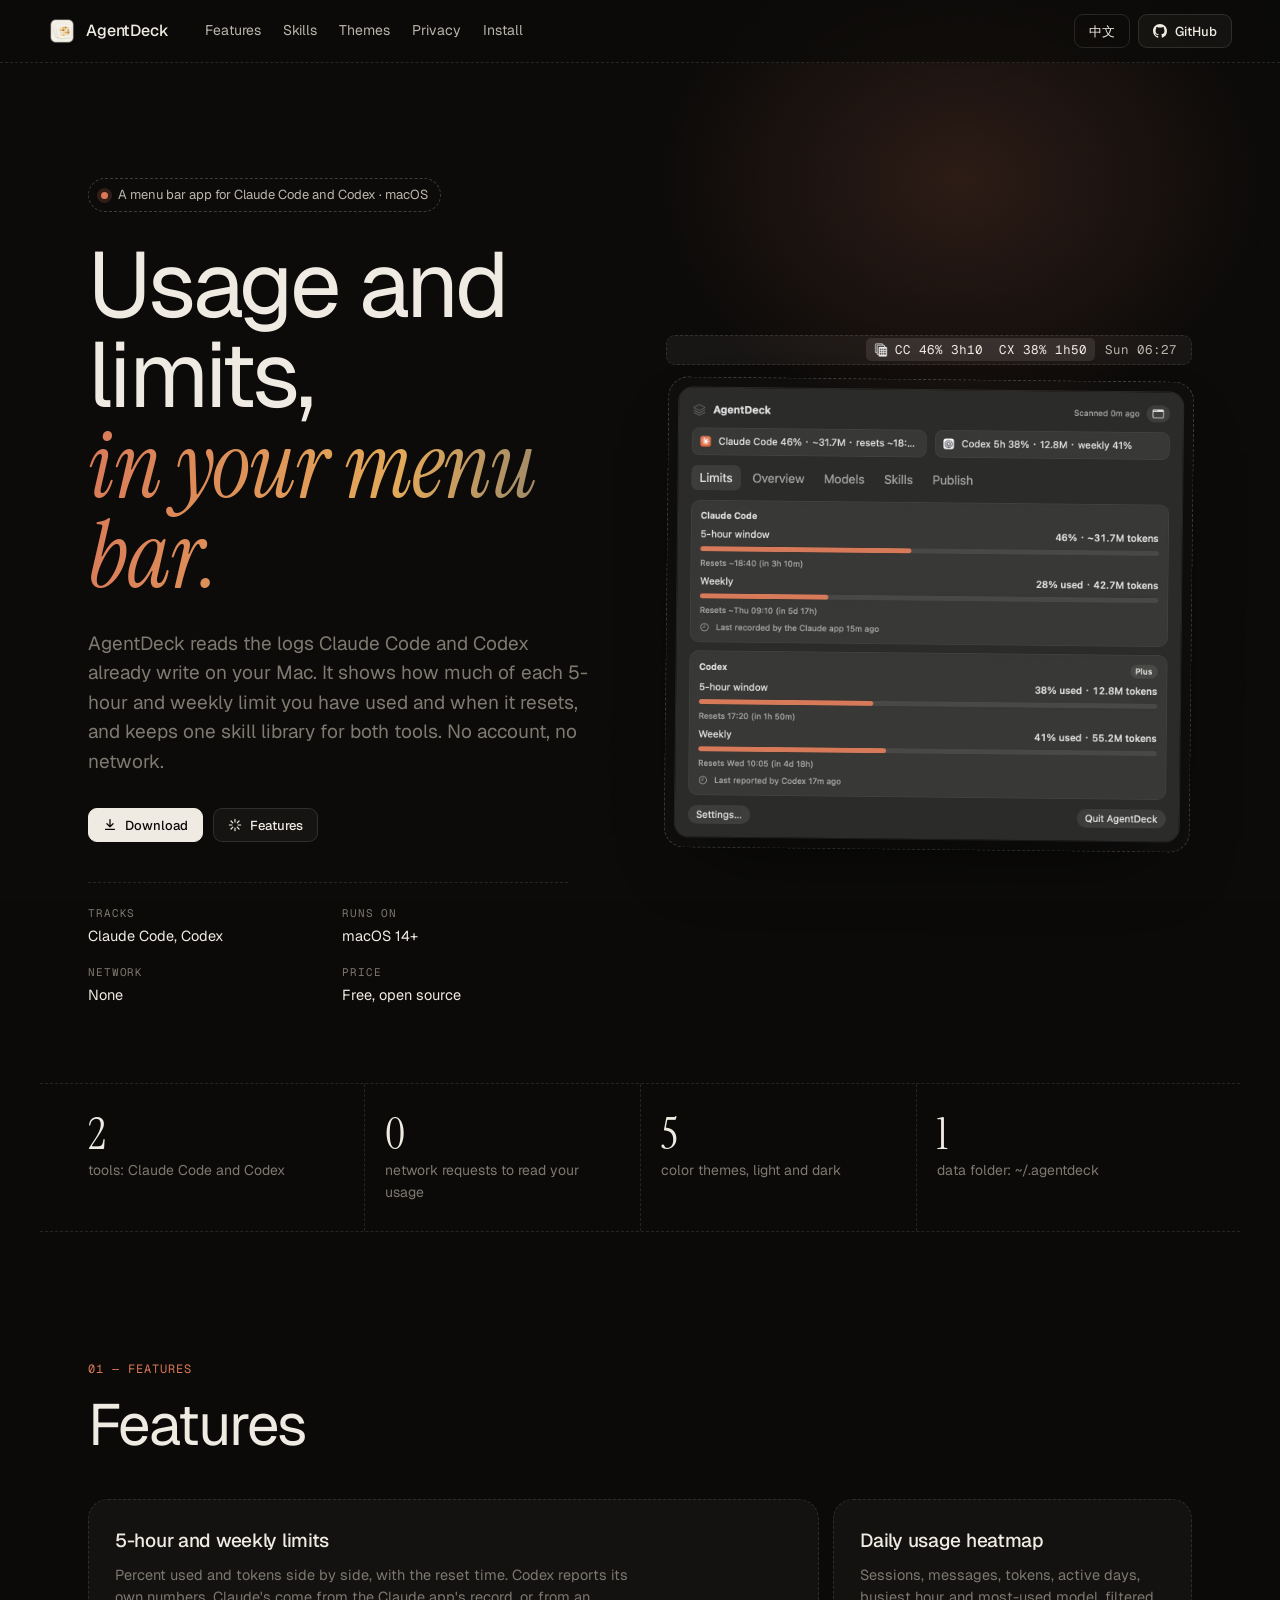
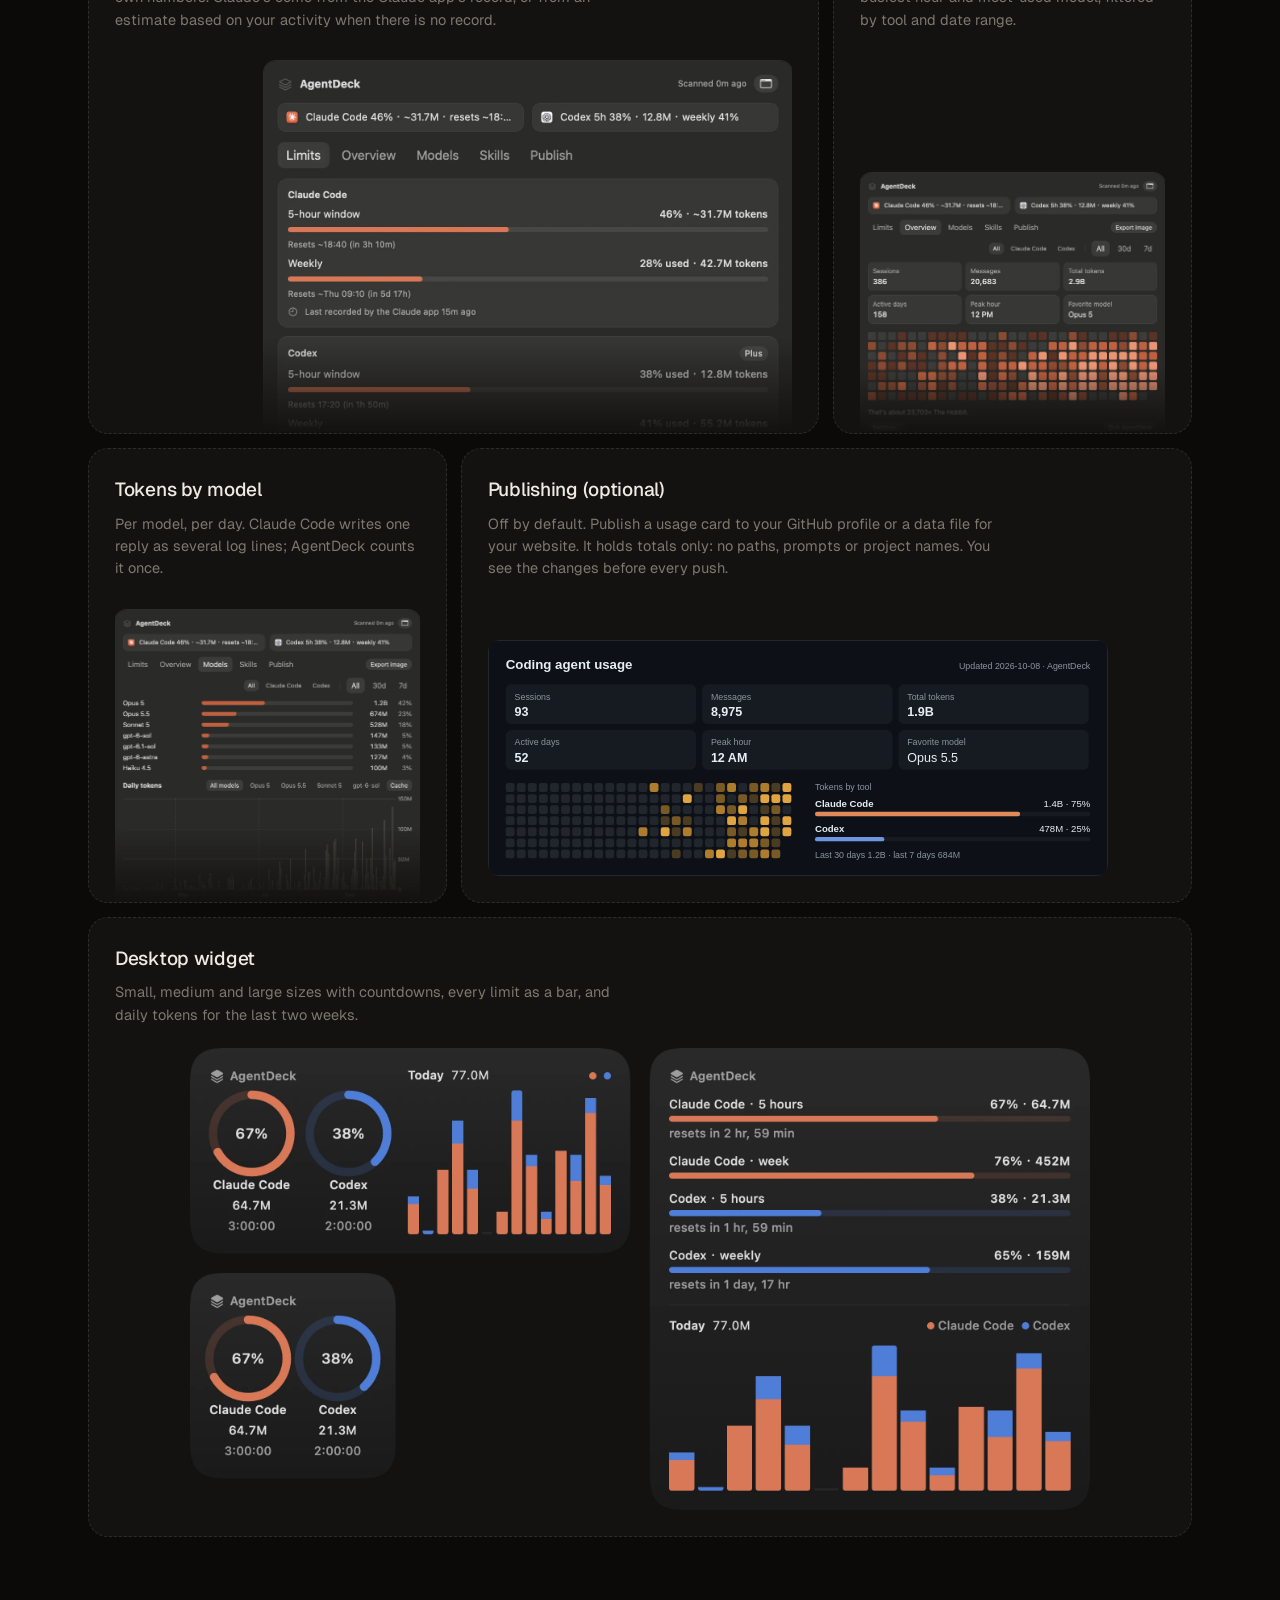
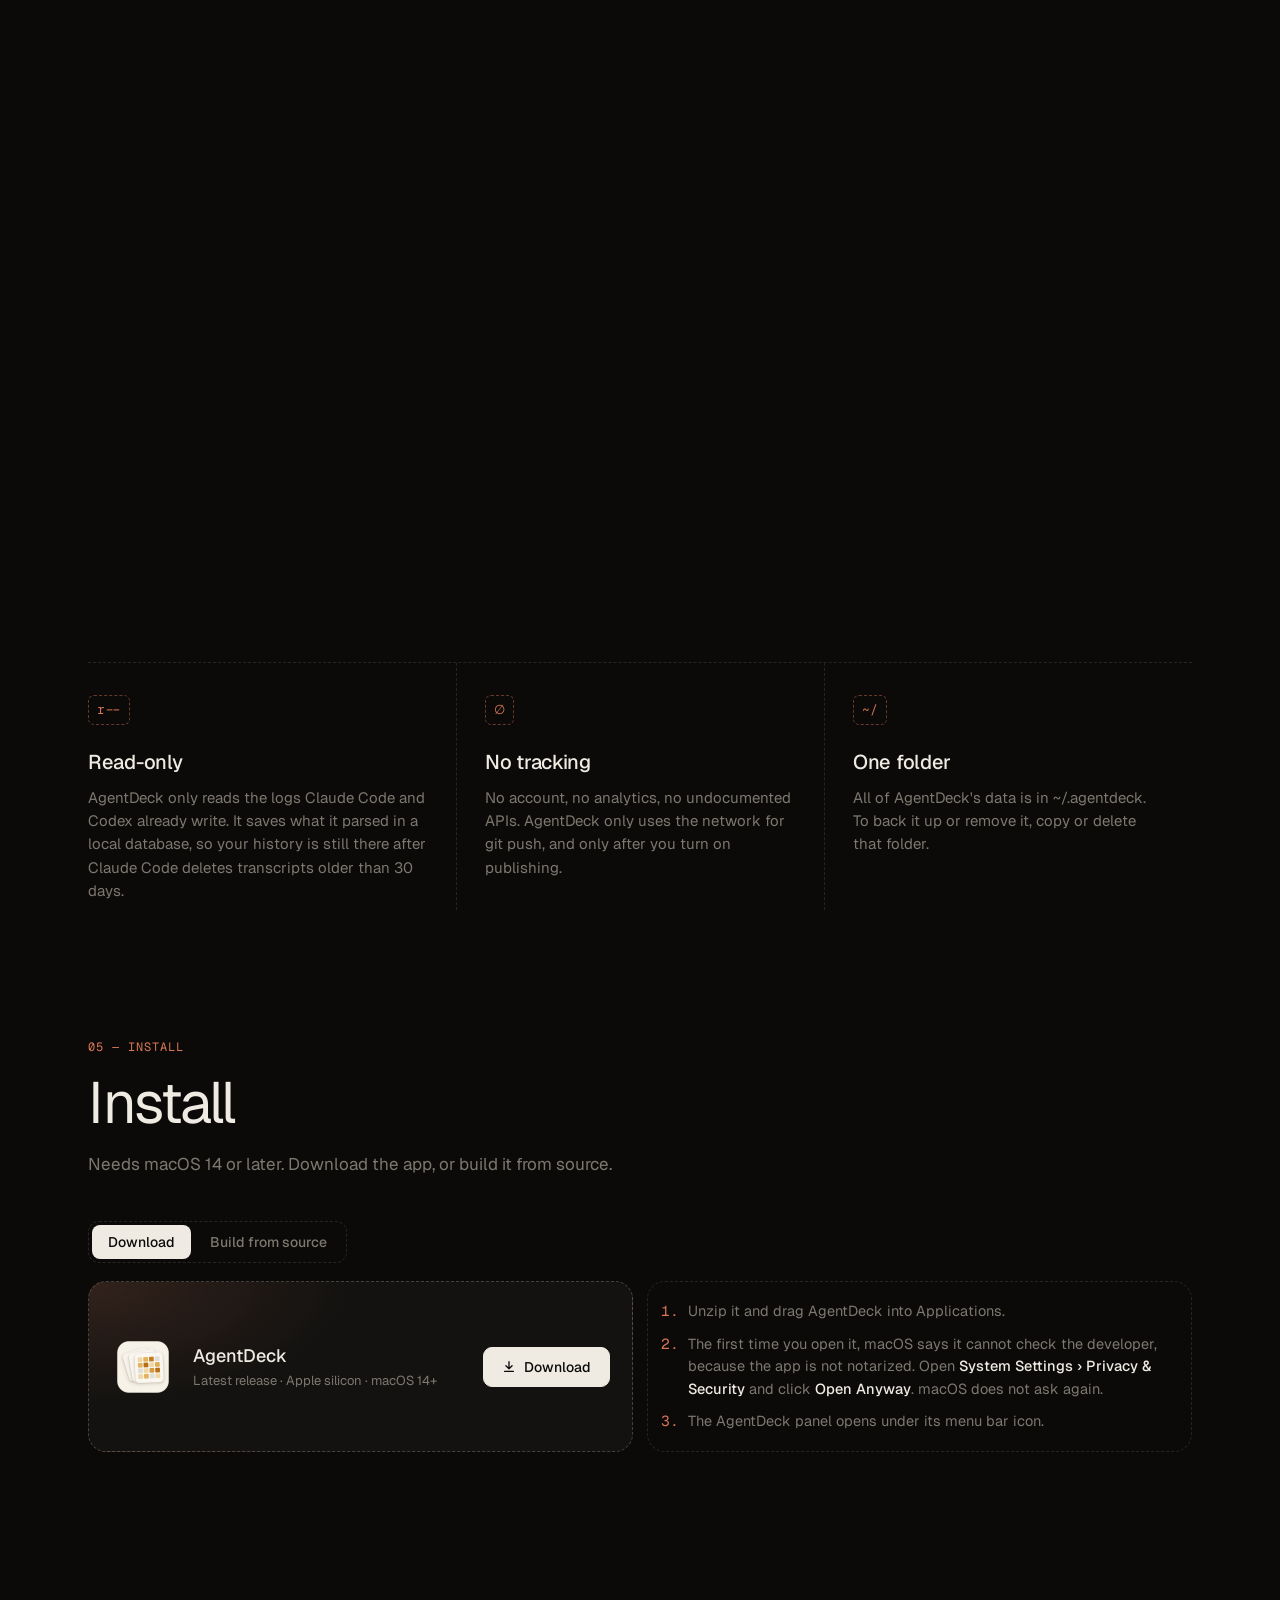
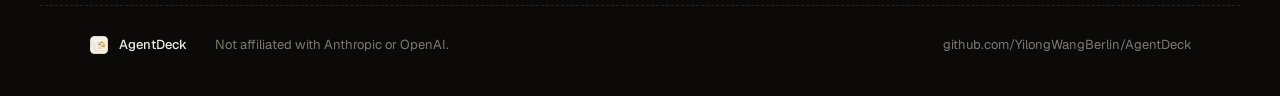
==== docs/index.html @ 55669a92 "Add a project website and downloadable releases docs/ holds a static site for GitHub Pages in Englis" ====
<!doctype html>
<html lang="en">
<head>
  <meta charset="utf-8" />
  <meta name="viewport" content="width=device-width, initial-scale=1" />
  <title>AgentDeck</title>
  <meta name="description" content="A local macOS menu bar app for Claude Code and Codex: token usage, rate-limit windows, one skill library for both tools, a desktop widget. No telemetry." />
  <meta property="og:title" content="AgentDeck" />
  <meta property="og:description" content="Every token, at a glance. A local menu bar app for Claude Code and Codex." />
  <meta property="og:image" content="site/img/limits-dark.webp" />
  <meta name="theme-color" content="#0b0a09" />
  <link rel="icon" type="image/png" href="site/img/favicon.png" />
  <link rel="preconnect" href="https://fonts.googleapis.com" />
  <link rel="preconnect" href="https://fonts.gstatic.com" crossorigin />
  <link href="https://fonts.googleapis.com/css2?family=Geist:wght@300;400;500;600&family=Geist+Mono:wght@400;500&family=Instrument+Serif:ital@0;1&display=swap" rel="stylesheet" />
  <link rel="stylesheet" href="site/site.css" />
</head>
<body>
  <a class="skip" href="#main">Skip to content</a>

  <header class="nav">
    <a class="brand" href="#top" aria-label="AgentDeck home">
      <img src="site/img/icon.png" alt="" width="28" height="28" />
      <span>AgentDeck</span>
    </a>
    <nav class="nav-links" aria-label="Sections">
      <a href="#features" data-i18n="nav.features">Features</a>
      <a href="#skills" data-i18n="nav.skills">Skills</a>
      <a href="#themes" data-i18n="nav.themes">Themes</a>
      <a href="#privacy" data-i18n="nav.privacy">Privacy</a>
      <a href="#install" data-i18n="nav.install">Install</a>
    </nav>
    <div class="nav-actions">
      <button class="pill pill-ghost lang" type="button" aria-label="Switch language" data-lang-toggle>中文</button>
      <a class="pill" href="https://github.com/YilongWangBerlin/AgentDeck">
        <svg viewBox="0 0 16 16" width="14" height="14" aria-hidden="true"><path fill="currentColor" d="M8 0C3.58 0 0 3.58 0 8c0 3.54 2.29 6.53 5.47 7.59.4.07.55-.17.55-.38 0-.19-.01-.82-.01-1.49-2.01.37-2.53-.49-2.69-.94-.09-.23-.48-.94-.82-1.13-.28-.15-.68-.52-.01-.53.63-.01 1.08.58 1.23.82.72 1.21 1.87.87 2.33.66.07-.52.28-.87.51-1.07-1.78-.2-3.64-.89-3.64-3.95 0-.87.31-1.59.82-2.15-.08-.2-.36-1.02.08-2.12 0 0 .67-.21 2.2.82.64-.18 1.32-.27 2-.27.68 0 1.36.09 2 .27 1.53-1.04 2.2-.82 2.2-.82.44 1.1.16 1.92.08 2.12.51.56.82 1.27.82 2.15 0 3.07-1.87 3.75-3.65 3.95.29.25.54.73.54 1.48 0 1.07-.01 1.93-.01 2.2 0 .21.15.46.55.38A8.013 8.013 0 0016 8c0-4.42-3.58-8-8-8z"/></svg>
        GitHub
      </a>
    </div>
  </header>

  <main id="main">
    <!-- Hero -->
    <section class="hero" id="top">
      <div class="hero-copy">
        <p class="eyebrow reveal"><span class="dot"></span><span data-i18n="hero.eyebrow">A menu bar app for Claude Code and Codex · macOS</span></p>
        <h1 class="reveal">
          <span data-i18n="hero.title1">Usage and limits,</span>
          <em data-i18n="hero.title2">in your menu bar.</em>
        </h1>
        <p class="lede reveal" data-i18n="hero.lede">AgentDeck reads the logs Claude Code and Codex already write on your Mac. It shows how much of each 5-hour and weekly limit you have used and when it resets, and keeps one skill library for both tools. No account, no network.</p>
        <div class="cta reveal">
          <a class="pill pill-solid" href="#install" data-open-tab="download">
            <svg viewBox="0 0 16 16" width="14" height="14" aria-hidden="true"><path d="M8 2v8m0 0L4.5 6.5M8 10l3.5-3.5M3 13h10" stroke="currentColor" stroke-width="1.5" fill="none" stroke-linecap="round" stroke-linejoin="round"/></svg>
            <span data-i18n="hero.cta1">Download</span>
          </a>
          <a class="pill" href="#features">
            <svg viewBox="0 0 16 16" width="14" height="14" aria-hidden="true"><path d="M8 1.5v3M8 11.5v3M1.5 8h3M11.5 8h3M3.4 3.4l2.1 2.1M10.5 10.5l2.1 2.1M3.4 12.6l2.1-2.1M10.5 5.5l2.1-2.1" stroke="currentColor" stroke-width="1.3" stroke-linecap="round"/></svg>
            <span data-i18n="hero.cta2">Features</span>
          </a>
        </div>
        <dl class="specs reveal">
          <div><dt class="mono" data-i18n="spec.tracks">Tracks</dt><dd>Claude Code, Codex</dd></div>
          <div><dt class="mono" data-i18n="spec.runs">Runs on</dt><dd>macOS 14+</dd></div>
          <div><dt class="mono" data-i18n="spec.network">Network</dt><dd data-i18n="spec.none">None</dd></div>
          <div><dt class="mono" data-i18n="spec.price">Price</dt><dd data-i18n="spec.free">Free, open source</dd></div>
        </dl>
      </div>

      <div class="hero-visual reveal">
        <div class="menubar" aria-hidden="true">
          <span class="menubar-spacer"></span>
          <span class="menubar-item menubar-deck">
            <img src="site/img/menubar-icon.png" alt="" width="14" height="14" />
            <span class="mono" data-ticker>CC 46% 3h10&nbsp;&nbsp;CX 38% 1h50</span>
          </span>
          <span class="menubar-item mono" data-clock>Fri 15:30</span>
        </div>
        <figure class="frame frame-hero">
          <img src="site/img/limits-dark.webp" width="1240" height="1104"
               alt="AgentDeck's Limits tab: Claude Code's 5-hour window at 46% and its weekly window at 28%, Codex's 5-hour and weekly windows" />
        </figure>
      </div>
    </section>

    <!-- Numbers -->
    <section class="strip" aria-label="At a glance">
      <div class="strip-item reveal"><span class="num">2</span><span data-i18n="strip.tools">tools: Claude Code and Codex</span></div>
      <div class="strip-item reveal"><span class="num">0</span><span data-i18n="strip.network">network requests to read your usage</span></div>
      <div class="strip-item reveal"><span class="num">5</span><span data-i18n="strip.themes">color themes, light and dark</span></div>
      <div class="strip-item reveal"><span class="num">1</span><span data-i18n="strip.folder">data folder: ~/.agentdeck</span></div>
    </section>

    <!-- Features -->
    <section class="section" id="features">
      <header class="section-head reveal">
        <p class="kicker mono">01 — <span data-i18n="features.kicker">Features</span></p>
        <h2><span data-i18n="features.title1">Features</span> <em data-i18n="features.title2"></em></h2>
      </header>

      <div class="bento">
        <article class="cell cell-wide reveal">
          <div class="cell-copy">
            <h3 data-i18n="f.limits.title">5-hour and weekly limits</h3>
            <p data-i18n="f.limits.body">Percent used and tokens side by side, with the reset time. Codex reports its own numbers. Claude's come from the Claude app's record, or from an estimate based on your activity when there is no record.</p>
          </div>
          <figure class="shot"><img src="site/img/limits-dark.webp" loading="lazy" width="1240" height="1104" alt="The Limits tab" /></figure>
        </article>

        <article class="cell reveal">
          <div class="cell-copy">
            <h3 data-i18n="f.overview.title">Daily usage heatmap</h3>
            <p data-i18n="f.overview.body">Sessions, messages, tokens, active days, busiest hour and most-used model, filtered by tool and date range.</p>
          </div>
          <figure class="shot"><img src="site/img/overview-dark.webp" loading="lazy" width="1240" height="1090" alt="The Overview tab with a heatmap of daily tokens" /></figure>
        </article>

        <article class="cell reveal">
          <div class="cell-copy">
            <h3 data-i18n="f.models.title">Tokens by model</h3>
            <p data-i18n="f.models.body">Per model, per day. Claude Code writes one reply as several log lines; AgentDeck counts it once.</p>
          </div>
          <figure class="shot"><img src="site/img/models-dark.webp" loading="lazy" width="1240" height="1310" alt="The Models tab with tokens per model" /></figure>
        </article>


        <article class="cell cell-wide reveal">
          <div class="cell-copy">
            <h3 data-i18n="f.publish.title">Publishing (optional)</h3>
            <p data-i18n="f.publish.body">Off by default. Publish a usage card to your GitHub profile or a data file for your website. It holds totals only: no paths, prompts or project names. You see the changes before every push.</p>
          </div>
          <figure class="shot shot-plain"><img src="images/card-dark.svg" loading="lazy" width="840" height="320" alt="A usage card for a GitHub profile README" /></figure>
        </article>
        <article class="cell cell-full reveal">
          <div class="cell-copy">
            <h3 data-i18n="f.widget.title">Desktop widget</h3>
            <p data-i18n="f.widget.body">Small, medium and large sizes with countdowns, every limit as a bar, and daily tokens for the last two weeks.</p>
          </div>
          <figure class="shot shot-plain"><img src="site/img/widget-dark.webp" loading="lazy" width="2232" height="1146" alt="The desktop widget in three sizes" /></figure>
        </article>

      </div>
    </section>

    <!-- Skills -->
    <section class="section" id="skills">
      <header class="section-head reveal">
        <p class="kicker mono">02 — <span data-i18n="skills.kicker">Skills</span></p>
        <h2><span data-i18n="skills.title1">One skill library</span> <em data-i18n="skills.title2">for Claude Code and Codex.</em></h2>
        <p class="section-sub" data-i18n="skills.sub">Each tool has its own skills folder. AgentDeck keeps your skills in ~/.agentdeck/skills, and you switch each one on per tool.</p>
      </header>
      <div class="skills">
        <figure class="frame frame-skills reveal">
          <img src="site/img/skills-dark.webp" loading="lazy" width="1240" height="1176" alt="The Skills tab: a library of skills with a Claude Code switch and a Codex switch on each" />
        </figure>
        <ul class="skill-points">
          <li class="reveal">
            <span class="glyph mono">on/off</span>
            <h3 data-i18n="s1.title">On or off per tool</h3>
            <p data-i18n="s1.body">Give a skill to Claude Code, Codex or both. Claude Code gets a copy, because the Claude app skips linked folders; Codex gets a link. When you edit a skill in the library, the copies are updated.</p>
          </li>
          <li class="reveal">
            <span class="glyph mono">import</span>
            <h3 data-i18n="s2.title">Import the skills you have</h3>
            <p data-i18n="s2.body">Import from the tools' skills folders, a local folder or a git repository. When two skills share a name but differ, you see a diff and pick one.</p>
          </li>
          <li class="reveal">
            <span class="glyph mono">plan</span>
            <h3 data-i18n="s3.title">A plan before every change</h3>
            <p data-i18n="s3.body">AgentDeck lists what it will do before doing it. Replaced files are backed up with a RESTORE.txt, and the library is a git repository, so every change has history.</p>
          </li>
          <li class="reveal">
            <span class="glyph mono">built-in</span>
            <h3 data-i18n="s4.title">Built-in skills are left alone</h3>
            <p data-i18n="s4.body">Skills that come with Codex, plugins or the Claude app are listed but never changed. A skill pack shows as one row.</p>
          </li>
        </ul>
      </div>
    </section>

    <!-- Themes -->
    <section class="section" id="themes">
      <header class="section-head reveal">
        <p class="kicker mono">03 — <span data-i18n="themes.kicker">Themes</span></p>
        <h2><span data-i18n="themes.title1">Five color themes</span> <em data-i18n="themes.title2"></em></h2>
        <p class="section-sub" data-i18n="themes.sub">Switch in Settings › Appearance. Each theme has a light and a dark version that follows your Mac.</p>
      </header>

      <div class="themes reveal">
        <div class="theme-controls">
          <div class="swatches" role="radiogroup" aria-label="Theme">
            <button type="button" role="radio" class="swatch" data-theme="classic" aria-checked="false" style="--a:#5583D6;--b:#18181A"><i></i><span>Classic</span></button>
            <button type="button" role="radio" class="swatch" data-theme="claude" aria-checked="true" style="--a:#D97757;--b:#262624"><i></i><span>Claude</span></button>
            <button type="button" role="radio" class="swatch" data-theme="forest" aria-checked="false" style="--a:#4CC38A;--b:#161C18"><i></i><span>Forest</span></button>
            <button type="button" role="radio" class="swatch" data-theme="lavender" aria-checked="false" style="--a:#A28BF0;--b:#1B1922"><i></i><span>Lavender</span></button>
            <button type="button" role="radio" class="swatch" data-theme="graphite" aria-checked="false" style="--a:#AEAEB2;--b:#141414"><i></i><span>Graphite</span></button>
          </div>
          <div class="mode" role="radiogroup" aria-label="Appearance">
            <button type="button" role="radio" data-mode="dark" aria-checked="true" data-i18n="themes.dark">Dark</button>
            <button type="button" role="radio" data-mode="light" aria-checked="false" data-i18n="themes.light">Light</button>
          </div>
        </div>
        <figure class="frame frame-theme">
          <img data-theme-img src="site/img/theme-claude-dark.webp" width="1240" height="1090" alt="AgentDeck's Overview tab in the Claude theme, dark" />
        </figure>
      </div>
    </section>

    <!-- Privacy -->
    <section class="section" id="privacy">
      <header class="section-head reveal">
        <p class="kicker mono">04 — <span data-i18n="privacy.kicker">Privacy</span></p>
        <h2><span data-i18n="privacy.title1">Your data stays on your Mac</span> <em data-i18n="privacy.title2"></em></h2>
      </header>
      <div class="trio">
        <div class="trio-item reveal">
          <span class="glyph mono">r--</span>
          <h3 data-i18n="p1.title">Read-only</h3>
          <p data-i18n="p1.body">AgentDeck only reads the logs Claude Code and Codex already write. It saves what it parsed in a local database, so your history is still there after Claude Code deletes transcripts older than 30 days.</p>
        </div>
        <div class="trio-item reveal">
          <span class="glyph mono">∅</span>
          <h3 data-i18n="p2.title">No tracking</h3>
          <p data-i18n="p2.body">No account, no analytics, no undocumented APIs. AgentDeck only uses the network for git push, and only after you turn on publishing.</p>
        </div>
        <div class="trio-item reveal">
          <span class="glyph mono">~/</span>
          <h3 data-i18n="p3.title">One folder</h3>
          <p data-i18n="p3.body">All of AgentDeck's data is in ~/.agentdeck. To back it up or remove it, copy or delete that folder.</p>
        </div>
      </div>
    </section>

    <!-- Install -->
    <section class="section" id="install">
      <header class="section-head reveal">
        <p class="kicker mono">05 — <span data-i18n="install.kicker">Install</span></p>
        <h2><span data-i18n="install.title1">Install</span> <em data-i18n="install.title2"></em></h2>
        <p class="section-sub" data-i18n="install.sub">Needs macOS 14 or later. Download the app, or build it from source.</p>
      </header>

      <div class="install reveal">
        <div class="tabs" role="tablist" aria-label="Install method">
          <button type="button" role="tab" id="tab-download" aria-controls="panel-download" aria-selected="true" data-i18n="install.tab1">Download</button>
          <button type="button" role="tab" id="tab-cli" aria-controls="panel-cli" aria-selected="false" tabindex="-1" data-i18n="install.tab2">Build from source</button>
        </div>

        <div class="panel" role="tabpanel" id="panel-download" aria-labelledby="tab-download">
          <div class="download">
            <div class="download-card">
              <img src="site/img/icon.png" alt="" width="64" height="64" />
              <div>
                <p class="download-name">AgentDeck</p>
                <p class="download-meta" data-i18n="install.meta">Latest release · Apple silicon · macOS 14+</p>
              </div>
              <a class="pill pill-solid" href="https://github.com/YilongWangBerlin/AgentDeck/releases/latest/download/AgentDeck.zip">
                <svg viewBox="0 0 16 16" width="14" height="14" aria-hidden="true"><path d="M8 2v8m0 0L4.5 6.5M8 10l3.5-3.5M3 13h10" stroke="currentColor" stroke-width="1.5" fill="none" stroke-linecap="round" stroke-linejoin="round"/></svg>
                <span data-i18n="install.download">Download</span>
              </a>
            </div>
            <ol class="howto">
              <li data-i18n="install.d1">Unzip it and drag AgentDeck into Applications.</li>
              <li data-i18n-html="install.d2">The first time you open it, macOS says it cannot check the developer, because the app is not notarized. Open <strong>System Settings › Privacy &amp; Security</strong> and click <strong>Open Anyway</strong>. macOS does not ask again.</li>
              <li data-i18n="install.d3">The AgentDeck panel opens under its menu bar icon.</li>
            </ol>
          </div>
        </div>

        <div class="panel" role="tabpanel" id="panel-cli" aria-labelledby="tab-cli" hidden>
          <p class="panel-note" data-i18n="install.cli">Needs Swift 6. The Command Line Tools are enough; you don't need Xcode.</p>
          <ol class="steps">
            <li class="step">
              <span class="step-n mono">1</span>
              <code class="mono">git clone https://github.com/YilongWangBerlin/AgentDeck.git</code>
              <button class="copy" type="button" data-copy="git clone https://github.com/YilongWangBerlin/AgentDeck.git" data-i18n="copy">Copy</button>
            </li>
            <li class="step">
              <span class="step-n mono">2</span>
              <code class="mono">cd AgentDeck &amp;&amp; scripts/build-app.sh</code>
              <button class="copy" type="button" data-copy="cd AgentDeck && scripts/build-app.sh" data-i18n="copy">Copy</button>
            </li>
            <li class="step">
              <span class="step-n mono">3</span>
              <code class="mono">ditto dist/AgentDeck.app /Applications/AgentDeck.app &amp;&amp; open /Applications/AgentDeck.app</code>
              <button class="copy" type="button" data-copy="ditto dist/AgentDeck.app /Applications/AgentDeck.app && open /Applications/AgentDeck.app" data-i18n="copy">Copy</button>
            </li>
          </ol>
          <p class="after" data-i18n="install.after">A build made on your own Mac opens without the Privacy &amp; Security step. Open AgentDeck again from Spotlight to get a resizable window.</p>
        </div>
      </div>
    </section>
  </main>

  <footer class="footer">
    <div class="footer-brand">
      <img src="site/img/icon.png" alt="" width="22" height="22" />
      <span>AgentDeck</span>
    </div>
    <p class="footer-note" data-i18n="footer.note">Not affiliated with Anthropic or OpenAI.</p>
    <a class="footer-link" href="https://github.com/YilongWangBerlin/AgentDeck">github.com/YilongWangBerlin/AgentDeck</a>
  </footer>

  <script src="site/site.js" defer></script>
</body>
</html>
---- docs/site/site.css ----
:root {
  --bg: #0b0a09;
  --bg-raise: #131210;
  --ink: #efebe3;
  --ink-2: #b9b4aa;
  --muted: #7d786f;
  --line: rgba(239, 235, 227, 0.12);
  --line-strong: rgba(239, 235, 227, 0.22);
  --accent: #d97757;
  --accent-2: #e3a857;
  --radius: 14px;
  --gutter: clamp(16px, 4vw, 48px);
  --max: 1200px;
  --sans: "Geist", ui-sans-serif, -apple-system, BlinkMacSystemFont, "PingFang SC", "Hiragino Sans GB", sans-serif;
  --serif: "Instrument Serif", ui-serif, Georgia, "Songti SC", serif;
  --mono: "Geist Mono", ui-monospace, SFMono-Regular, Menlo, monospace;
  color-scheme: dark;
}

* { box-sizing: border-box; }
html { scroll-behavior: smooth; scroll-padding-top: 80px; }
body {
  margin: 0;
  background: var(--bg);
  color: var(--ink);
  font-family: var(--sans);
  font-weight: 400;
  line-height: 1.55;
  -webkit-font-smoothing: antialiased;
  overflow-x: hidden;
}
/* A faint warm glow behind the hero, and film grain over everything. */
body::before {
  content: "";
  position: fixed;
  inset: -20vh -10vw auto auto;
  width: 70vw;
  height: 80vh;
  background: radial-gradient(closest-side, rgba(217, 119, 87, 0.16), transparent 70%);
  pointer-events: none;
  z-index: -1;
}
/* Film grain over everything. */
body::after {
  content: "";
  position: fixed;
  inset: 0;
  pointer-events: none;
  z-index: 50;
  opacity: 0.07;
  background-image: url("data:image/svg+xml,%3Csvg xmlns='http://www.w3.org/2000/svg' width='160' height='160'%3E%3Cfilter id='n'%3E%3CfeTurbulence type='fractalNoise' baseFrequency='0.9' numOctaves='2' stitchTiles='stitch'/%3E%3C/filter%3E%3Crect width='100%25' height='100%25' filter='url(%23n)'/%3E%3C/svg%3E");
  mix-blend-mode: overlay;
}
img { display: block; max-width: 100%; height: auto; }
a { color: inherit; text-decoration: none; }
.mono { font-family: var(--mono); }
:lang(zh) h1, :lang(zh) h2 { letter-spacing: 0; }
:lang(zh) h1 { font-size: clamp(40px, 4.8vw, 68px); line-height: 1.12; }

.skip { position: absolute; left: -999px; }
.skip:focus { left: 16px; top: 16px; z-index: 10; background: var(--ink); color: var(--bg); padding: 8px 12px; border-radius: 8px; }
:focus-visible { outline: 2px solid var(--accent); outline-offset: 3px; border-radius: 6px; }

/* Nav */
.nav {
  position: sticky;
  top: 0;
  z-index: 5;
  display: flex;
  align-items: center;
  gap: 24px;
  padding: 14px var(--gutter);
  background: rgba(11, 10, 9, 0.72);
  backdrop-filter: blur(14px) saturate(140%);
  -webkit-backdrop-filter: blur(14px) saturate(140%);
  border-bottom: 1px dashed var(--line);
}
.brand { display: flex; align-items: center; gap: 10px; font-weight: 500; letter-spacing: -0.01em; }
.brand img { border-radius: 7px; }
.nav-links { display: flex; gap: 22px; margin-left: 12px; font-size: 14px; color: var(--ink-2); }
.nav-links a:hover { color: var(--ink); }
.nav-actions { display: flex; gap: 8px; margin-left: auto; }

/* Pills */
.pill {
  display: inline-flex;
  align-items: center;
  gap: 8px;
  height: 34px;
  padding: 0 14px;
  font: 500 13px/1 var(--sans);
  color: var(--ink);
  background: rgba(239, 235, 227, 0.04);
  border: 1px solid var(--line);
  border-radius: 9px;
  cursor: pointer;
  transition: background 0.2s, border-color 0.2s, transform 0.2s;
}
.pill:hover { background: rgba(239, 235, 227, 0.08); border-color: var(--line-strong); }
.pill:active { transform: translateY(1px); }
.pill-ghost { background: transparent; }
.pill-solid { background: var(--ink); color: var(--bg); border-color: var(--ink); }
.pill-solid:hover { background: #fff; border-color: #fff; }

/* Hero */
.hero {
  max-width: var(--max);
  margin: 0 auto;
  padding: clamp(48px, 9vw, 120px) var(--gutter) clamp(40px, 6vw, 80px);
  display: grid;
  grid-template-columns: minmax(0, 1fr) minmax(0, 1.05fr);
  gap: clamp(32px, 6vw, 80px);
  align-items: center;
}
.eyebrow {
  display: inline-flex;
  align-items: center;
  gap: 10px;
  margin: 0 0 28px;
  padding: 6px 12px;
  font-size: 13px;
  color: var(--ink-2);
  border: 1px dashed var(--line-strong);
  border-radius: 999px;
}
.dot { width: 7px; height: 7px; border-radius: 50%; background: var(--accent); box-shadow: 0 0 0 4px rgba(217, 119, 87, 0.18); animation: pulse 2.4s ease-in-out infinite; }
@keyframes pulse { 50% { box-shadow: 0 0 0 7px rgba(217, 119, 87, 0); } }

h1, h2 { font-weight: 400; letter-spacing: -0.035em; margin: 0; }
h1 { font-size: clamp(48px, 7.2vw, 92px); line-height: 0.98; }
h1 span, h1 em { display: block; }
em { font-family: var(--serif); font-style: italic; font-weight: 400; letter-spacing: -0.01em; color: var(--muted); }
h1 em { background: linear-gradient(100deg, var(--accent) 0%, var(--accent-2) 60%, var(--muted) 100%); -webkit-background-clip: text; background-clip: text; color: transparent; padding-right: 0.08em; }
.lede { margin: 28px 0 0; max-width: 30em; font-size: clamp(17px, 1.5vw, 19px); color: var(--muted); }
.lede strong { color: var(--ink); font-weight: 400; }
.cta { display: flex; flex-wrap: wrap; gap: 10px; margin-top: 32px; }
/* A spec sheet, after the product pages that print their specs in mono. */
.specs { display: grid; grid-template-columns: repeat(2, minmax(0, 1fr)); gap: 16px 28px; margin: 40px 0 0; padding-top: 22px; border-top: 1px dashed var(--line); max-width: 30em; }
.specs div { margin: 0; }
.specs dt { font-size: 11px; letter-spacing: 0.08em; text-transform: uppercase; color: var(--muted); }
.specs dd { margin: 3px 0 0; font-size: 14.5px; color: var(--ink); }

.hero-visual { position: relative; }
.menubar {
  display: flex;
  align-items: center;
  gap: 18px;
  height: 30px;
  padding: 0 14px;
  margin-bottom: 14px;
  font-size: 12.5px;
  color: var(--ink-2);
  background: rgba(239, 235, 227, 0.05);
  border: 1px dashed var(--line);
  border-radius: 9px;
}
.menubar-spacer { flex: 1; }
.menubar-item { display: inline-flex; align-items: center; gap: 7px; white-space: nowrap; }
.menubar-deck { padding: 2px 8px; margin: 0 -8px; border-radius: 5px; background: rgba(239, 235, 227, 0.1); color: var(--ink); }
.menubar-deck img { filter: invert(1); opacity: 0.9; }

/* Dashed frames, the page's signature. */
.frame {
  margin: 0;
  padding: 10px;
  border: 1px dashed var(--line-strong);
  border-radius: calc(var(--radius) + 6px);
  background: rgba(239, 235, 227, 0.02);
}
.frame img { border-radius: var(--radius); box-shadow: 0 30px 80px -30px rgba(0, 0, 0, 0.8), 0 0 0 1px var(--line); }
.frame-hero { transform: rotate(0.6deg); transition: transform 0.6s cubic-bezier(.2,.7,.2,1); }
.hero-visual:hover .frame-hero { transform: rotate(0deg) translateY(-4px); }

/* Strip */
.strip {
  max-width: var(--max);
  margin: 0 auto;
  padding: 0 var(--gutter);
  display: grid;
  grid-template-columns: repeat(4, 1fr);
  border-top: 1px dashed var(--line);
  border-bottom: 1px dashed var(--line);
}
.strip-item { padding: 28px 20px 28px 0; display: flex; flex-direction: column; gap: 4px; font-size: 14px; color: var(--muted); }
.strip-item + .strip-item { padding-left: 20px; border-left: 1px dashed var(--line); }
.num { font-family: var(--serif); font-size: 44px; line-height: 1; color: var(--ink); }

/* Sections */
.section { max-width: var(--max); margin: 0 auto; padding: clamp(72px, 10vw, 130px) var(--gutter) 0; }
.section-head { margin-bottom: 44px; max-width: 880px; }
.kicker { margin: 0 0 16px; font-size: 12px; letter-spacing: 0.08em; text-transform: uppercase; color: var(--accent); }
h2 { font-size: clamp(34px, 4.6vw, 58px); line-height: 1.04; }
.section-sub { margin: 18px 0 0; color: var(--muted); font-size: 17px; max-width: 34em; }

/* Bento */
.bento { display: grid; grid-template-columns: repeat(3, minmax(0, 1fr)); gap: 14px; }
.cell {
  position: relative;
  display: flex;
  flex-direction: column;
  gap: 22px;
  padding: 26px 26px 0;
  min-height: 400px;
  overflow: hidden;
  background: var(--bg-raise);
  border: 1px dashed var(--line);
  border-radius: calc(var(--radius) + 6px);
  transition: border-color 0.3s, transform 0.3s;
}
.cell:hover { border-color: var(--line-strong); }
.cell-wide { grid-column: span 2; }
.cell-full { grid-column: span 3; }
.cell-full .shot-plain img { max-width: 900px; }
.cell-copy h3 { margin: 0 0 8px; font-size: 19px; font-weight: 500; letter-spacing: -0.015em; }
.cell-copy p { margin: 0; font-size: 14.5px; color: var(--muted); max-width: 36em; }
.shot { margin: auto 0 0; max-height: 300px; overflow: hidden; -webkit-mask: linear-gradient(#000 75%, transparent); mask: linear-gradient(#000 75%, transparent); }
.cell-wide .shot { max-height: 380px; }
.shot-plain { max-height: none; -webkit-mask: none; mask: none; }
.shot img { border-radius: 12px 12px 0 0; box-shadow: 0 0 0 1px var(--line); transform: translateY(8px); transition: transform 0.5s cubic-bezier(.2,.7,.2,1); }
.cell:hover .shot img { transform: translateY(0); }
.cell-wide .shot img { width: 78%; margin-left: auto; }
.shot-plain img, .cell-wide .shot-plain img { width: 100%; margin: 0 auto 26px; border-radius: 12px; box-shadow: none; transform: none; }
.cell:hover .shot-plain img { transform: none; }


/* Skills */
.skills { display: grid; grid-template-columns: minmax(0, 1.1fr) minmax(0, 0.9fr); gap: 40px; align-items: start; }
.frame-skills { position: sticky; top: 90px; }
.skill-points { list-style: none; margin: 0; padding: 0; display: grid; }
.skill-points li { padding: 26px 0; border-top: 1px dashed var(--line); }
.skill-points li:first-child { padding-top: 6px; border-top: 0; }
.skill-points .glyph { margin-bottom: 14px; }
.skill-points h3 { margin: 0 0 8px; font-size: 20px; font-weight: 500; letter-spacing: -0.015em; }
.skill-points p { margin: 0; color: var(--muted); font-size: 15px; }

/* Themes */
.themes { display: grid; grid-template-columns: minmax(0, 0.8fr) minmax(0, 1.2fr); gap: 40px; align-items: center; }
.theme-controls { display: flex; flex-direction: column; gap: 22px; }
.swatches { display: grid; gap: 8px; }
.swatch {
  display: flex;
  align-items: center;
  gap: 14px;
  padding: 12px 14px;
  font: 500 15px var(--sans);
  color: var(--ink-2);
  text-align: left;
  background: transparent;
  border: 1px dashed var(--line);
  border-radius: 12px;
  cursor: pointer;
  transition: background 0.2s, border-color 0.2s, color 0.2s;
}
.swatch i { width: 34px; height: 22px; border-radius: 6px; background: linear-gradient(135deg, var(--b) 50%, var(--a) 50%); box-shadow: 0 0 0 1px var(--line-strong); }
.swatch:hover { color: var(--ink); border-color: var(--line-strong); }
.swatch[aria-checked="true"] { color: var(--ink); background: rgba(239, 235, 227, 0.05); border-style: solid; border-color: var(--a); }
.mode { display: inline-flex; padding: 3px; gap: 3px; width: max-content; border: 1px dashed var(--line); border-radius: 10px; }
.mode button { padding: 7px 14px; font: 500 13px var(--sans); color: var(--muted); background: transparent; border: 0; border-radius: 7px; cursor: pointer; }
.mode button[aria-checked="true"] { color: var(--bg); background: var(--ink); }
.frame-theme img { transition: opacity 0.25s; }
.frame-theme img.swapping { opacity: 0.35; }

/* Privacy */
.trio { display: grid; grid-template-columns: repeat(3, 1fr); gap: 0; border-top: 1px dashed var(--line); }
.trio-item { padding: 32px 28px 8px 0; }
.trio-item + .trio-item { padding-left: 28px; border-left: 1px dashed var(--line); }
.glyph { display: inline-block; margin-bottom: 22px; font-size: 13px; color: var(--accent); padding: 4px 8px; border: 1px dashed rgba(217, 119, 87, 0.45); border-radius: 6px; }
.trio-item h3 { margin: 0 0 8px; font-size: 20px; font-weight: 500; letter-spacing: -0.015em; }
.trio-item p { margin: 0; color: var(--muted); font-size: 15px; }

/* Install */
.tabs { display: inline-flex; gap: 3px; padding: 3px; margin-bottom: 18px; border: 1px dashed var(--line); border-radius: 11px; }
.tabs button { padding: 8px 16px; font: 500 14px var(--sans); color: var(--muted); background: transparent; border: 0; border-radius: 8px; cursor: pointer; }
.tabs button[aria-selected="true"] { color: var(--bg); background: var(--ink); }
.panel-note { margin: 0 0 16px; color: var(--muted); font-size: 15px; }
.download { display: grid; grid-template-columns: minmax(0, 1fr) minmax(0, 1fr); gap: 14px; }
.download-card {
  display: flex;
  align-items: center;
  gap: 18px;
  padding: 22px;
  background:
    radial-gradient(80% 120% at 0% 0%, rgba(217, 119, 87, 0.16), transparent 60%),
    var(--bg-raise);
  border: 1px dashed var(--line-strong);
  border-radius: calc(var(--radius) + 4px);
}
.download-card img { border-radius: 14px; }
.download-card .pill { margin-left: auto; height: 40px; padding: 0 18px; font-size: 14px; }
.download-name { margin: 0; font-size: 18px; font-weight: 500; }
.download-meta { margin: 2px 0 0; font-size: 13px; color: var(--muted); }
.howto { margin: 0; padding: 18px 22px 18px 40px; display: grid; gap: 10px; color: var(--muted); font-size: 14.5px; border: 1px dashed var(--line); border-radius: calc(var(--radius) + 4px); }
.howto strong { color: var(--ink); font-weight: 500; }
.howto li::marker { color: var(--accent); font-family: var(--mono); }

.steps { list-style: none; margin: 0; padding: 0; display: grid; gap: 10px; }
.step {
  display: grid;
  grid-template-columns: 28px minmax(0, 1fr) auto;
  align-items: center;
  gap: 16px;
  padding: 16px 16px 16px 20px;
  background: var(--bg-raise);
  border: 1px dashed var(--line);
  border-radius: 12px;
}
.step-n { color: var(--accent); font-size: 13px; }
.step code { font-size: 14px; color: var(--ink); overflow-x: auto; white-space: nowrap; scrollbar-width: none; }
.step code::-webkit-scrollbar { display: none; }
.copy { font: 500 12px var(--sans); color: var(--ink-2); background: transparent; border: 1px solid var(--line); border-radius: 7px; padding: 6px 10px; cursor: pointer; min-width: 64px; }
.copy:hover { color: var(--ink); border-color: var(--line-strong); }
.copy.done { color: var(--accent); border-color: var(--accent); }
.after { margin: 22px 0 0; color: var(--muted); font-size: 15px; }

/* Footer */
.footer {
  max-width: var(--max);
  margin: clamp(80px, 12vw, 160px) auto 0;
  padding: 28px var(--gutter) 40px;
  display: flex;
  flex-wrap: wrap;
  align-items: center;
  gap: 12px 28px;
  border-top: 1px dashed var(--line);
  font-size: 13px;
  color: var(--muted);
}
.footer-brand { display: flex; align-items: center; gap: 9px; color: var(--ink); font-weight: 500; }
.footer-brand img { border-radius: 6px; }
.footer-note { margin: 0; }
.footer-link { margin-left: auto; }
.footer-link:hover { color: var(--ink); }

/* Reveal on scroll */
.reveal { opacity: 0; transform: translateY(16px); transition: opacity 0.7s ease, transform 0.7s cubic-bezier(.2,.7,.2,1); }
.reveal.in { opacity: 1; transform: none; }
@media (prefers-reduced-motion: reduce) {
  .reveal { opacity: 1; transform: none; transition: none; }
  .dot { animation: none; }
  html { scroll-behavior: auto; }
}

/* Responsive */
@media (max-width: 960px) {
  .hero { grid-template-columns: 1fr; }
  .bento { grid-template-columns: 1fr 1fr; }
  .cell-wide, .cell-full { grid-column: span 2; }
  .themes { grid-template-columns: 1fr; }
  .download { grid-template-columns: 1fr; }
  .skills { grid-template-columns: 1fr; }
  .frame-skills { position: static; }
  .swatches { grid-template-columns: repeat(5, minmax(0, 1fr)); }
  .swatch { flex-direction: column; gap: 8px; padding: 12px 6px; text-align: center; font-size: 13px; }
}
@media (max-width: 640px) {
  .nav-links { display: none; }
  .strip { grid-template-columns: 1fr 1fr; }
  .strip-item:nth-child(3) { padding-left: 0; border-left: 0; border-top: 1px dashed var(--line); }
  .strip-item:nth-child(4) { border-top: 1px dashed var(--line); }
  .bento { grid-template-columns: 1fr; }
  .cell-wide, .cell-full { grid-column: auto; }
  .cell { min-height: 0; padding: 22px 20px 0; }
  .cell-wide .shot img { width: 100%; }
  .trio { grid-template-columns: 1fr; }
  .trio-item + .trio-item { padding-left: 0; border-left: 0; border-top: 1px dashed var(--line); }
  .swatches { grid-template-columns: repeat(3, minmax(0, 1fr)); }
  .menubar-item[data-clock] { display: none; }
  .step { grid-template-columns: 20px minmax(0, 1fr); }
  .copy { grid-column: 2; justify-self: start; }
  .footer-link { margin-left: 0; }
  .download-card { flex-wrap: wrap; }
  .download-card .pill { margin-left: 0; width: 100%; justify-content: center; }
}

/* The usage card is a fixed-size picture: don't blow it up. */
.cell-wide .shot-plain img { max-width: 620px; margin-left: 0; }

/* Headings without an accent half. */
h1 em:empty, h2 em:empty { display: none; }
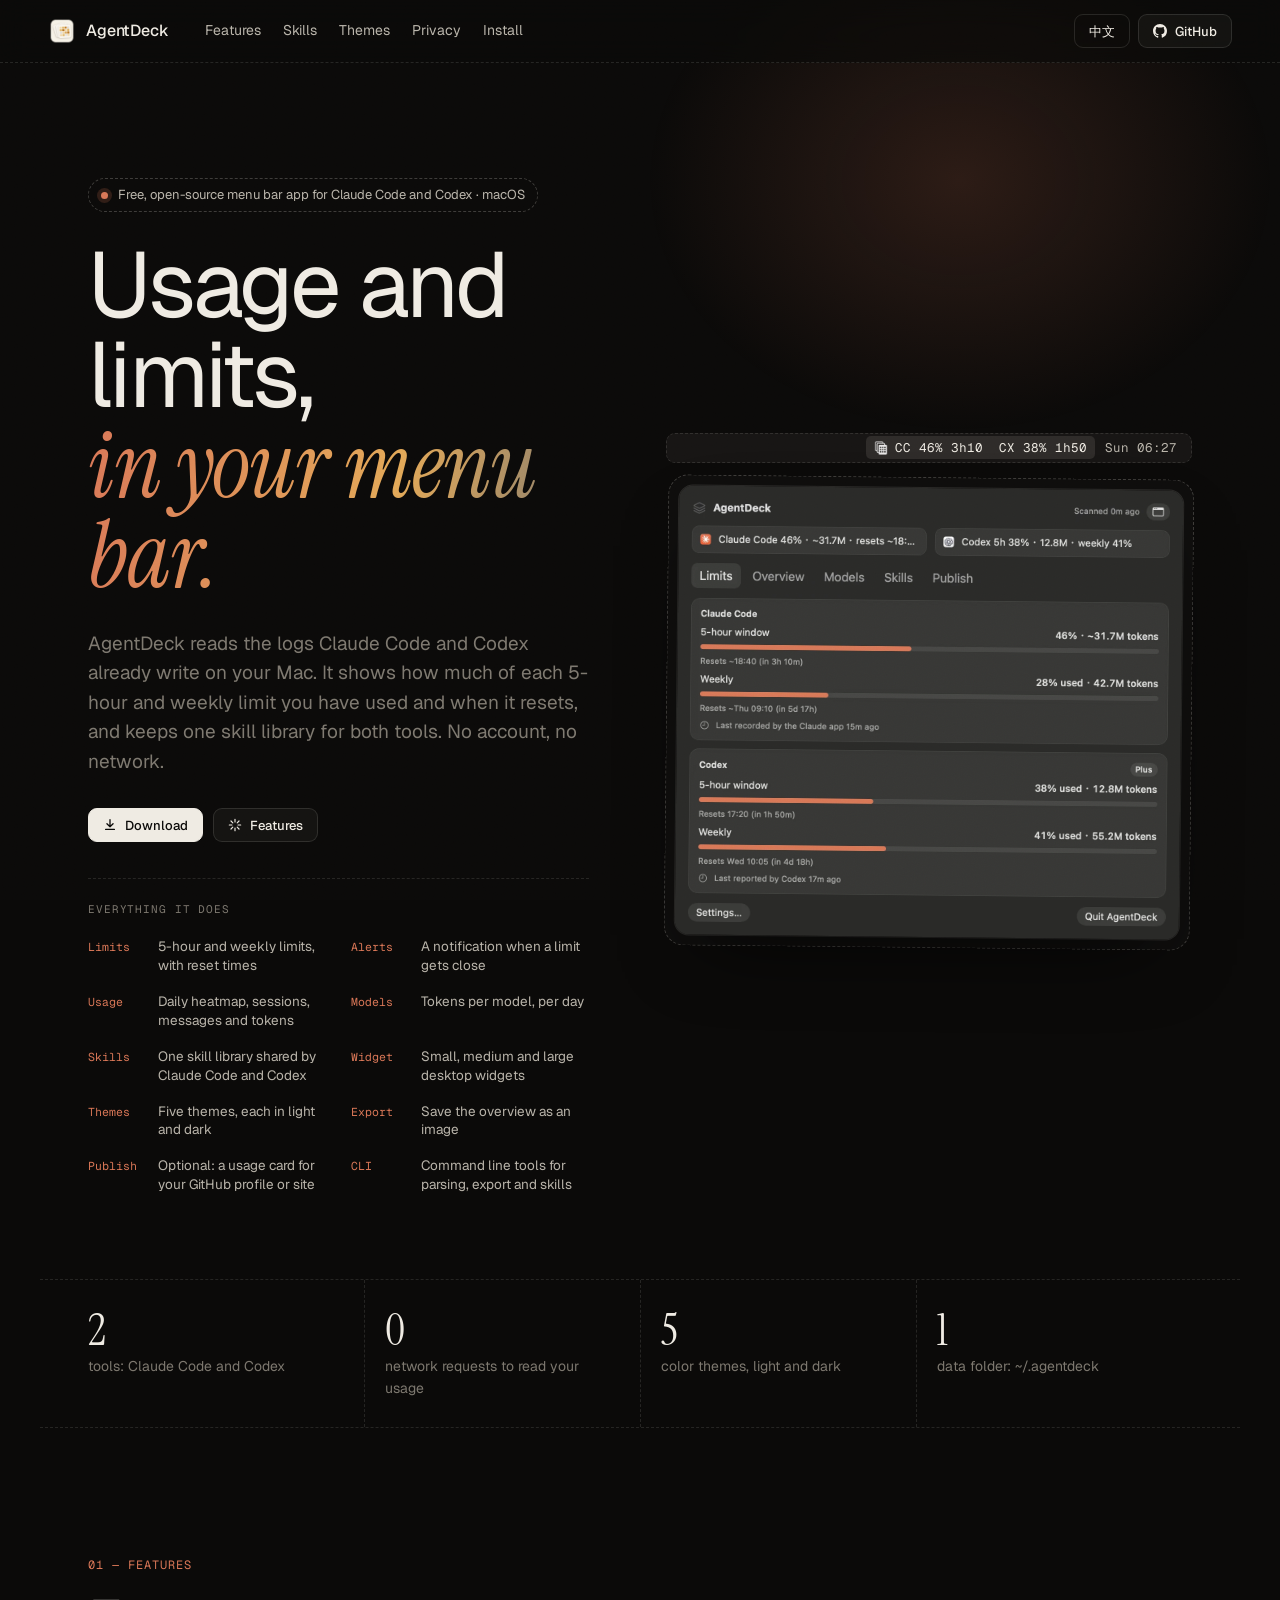
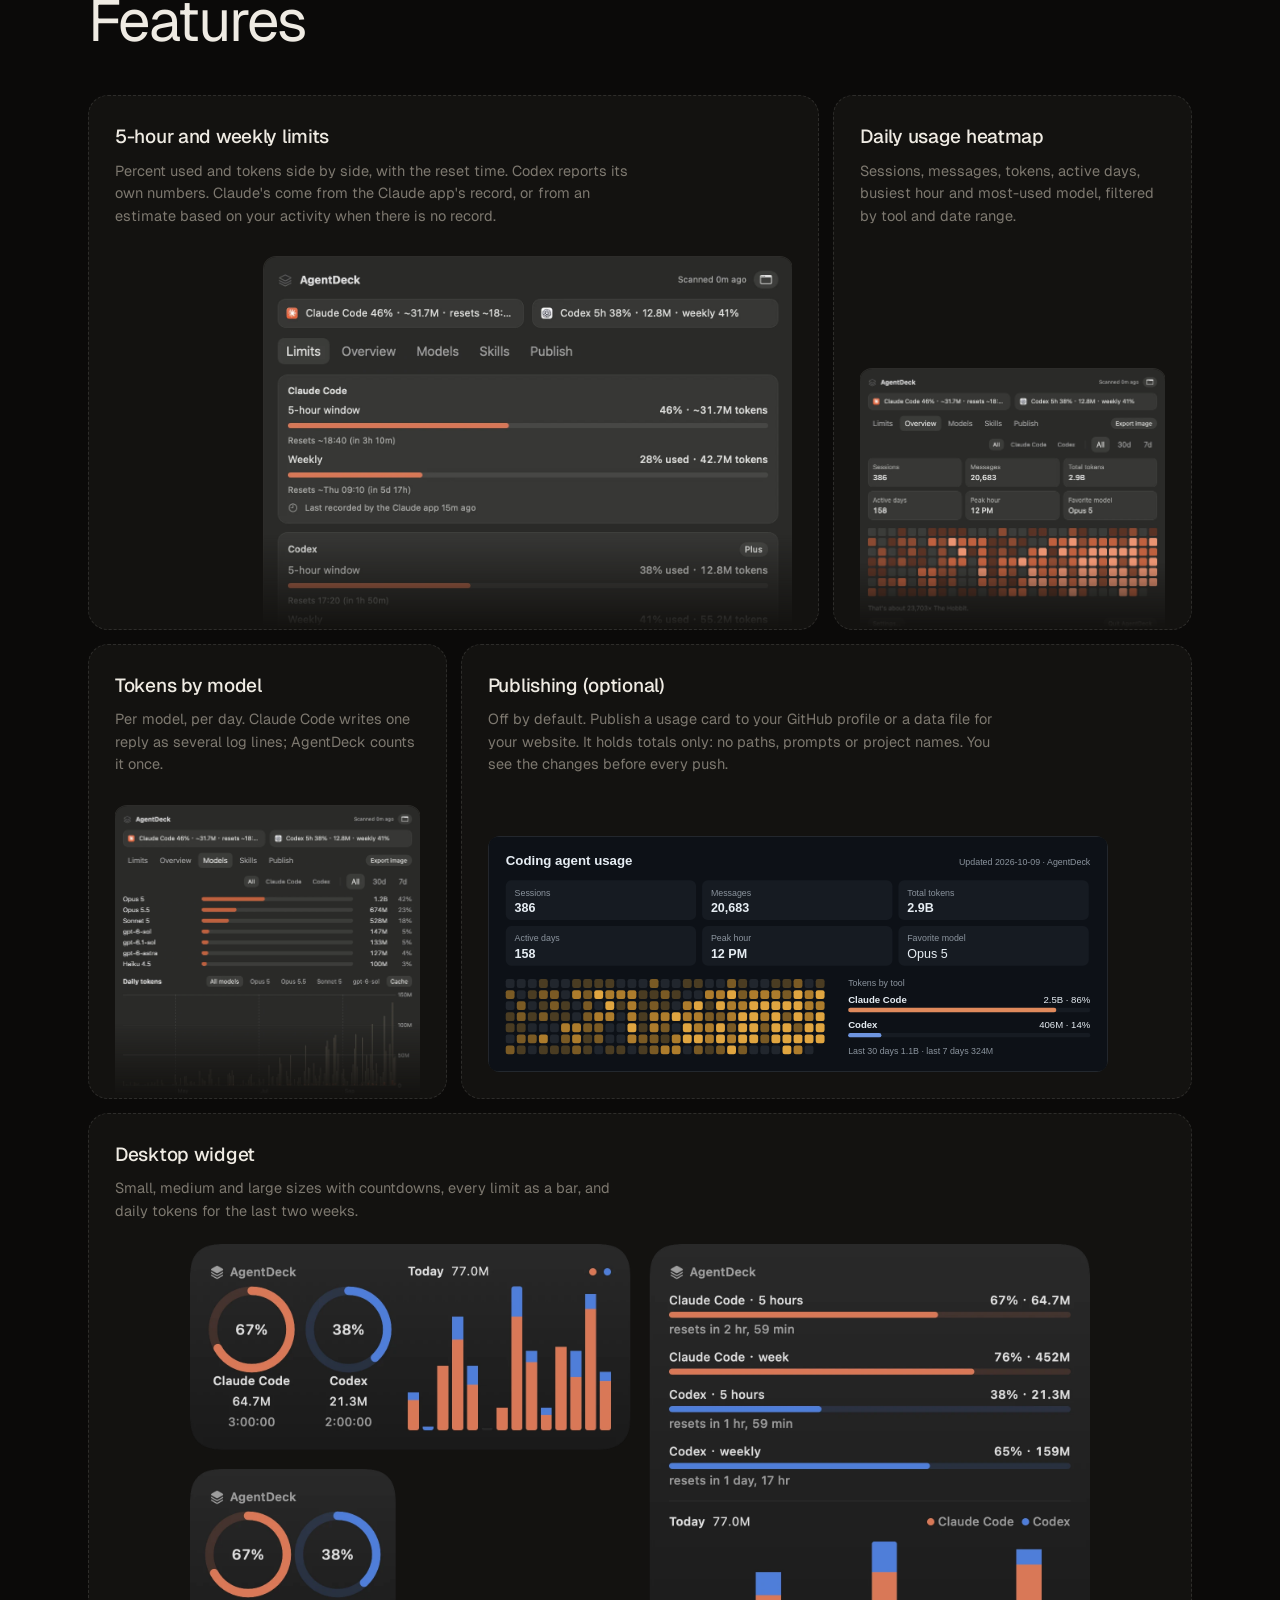
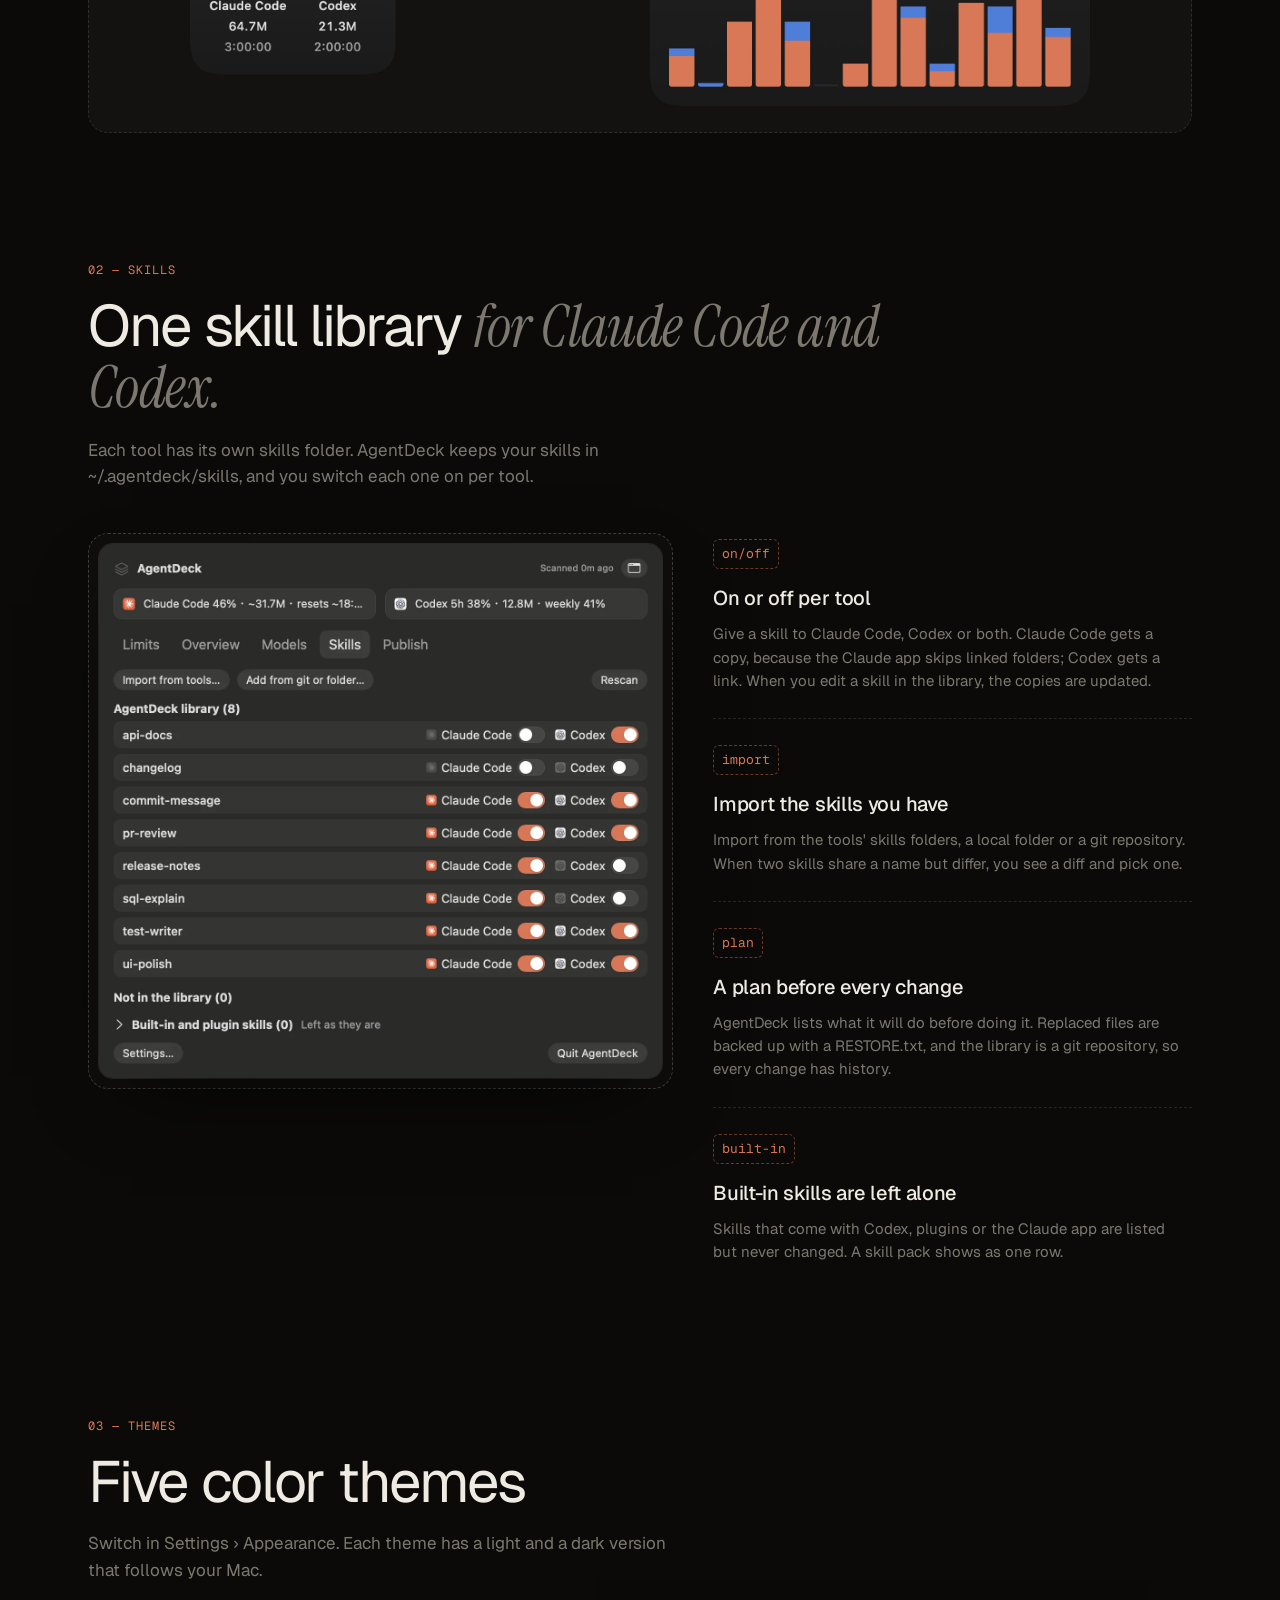
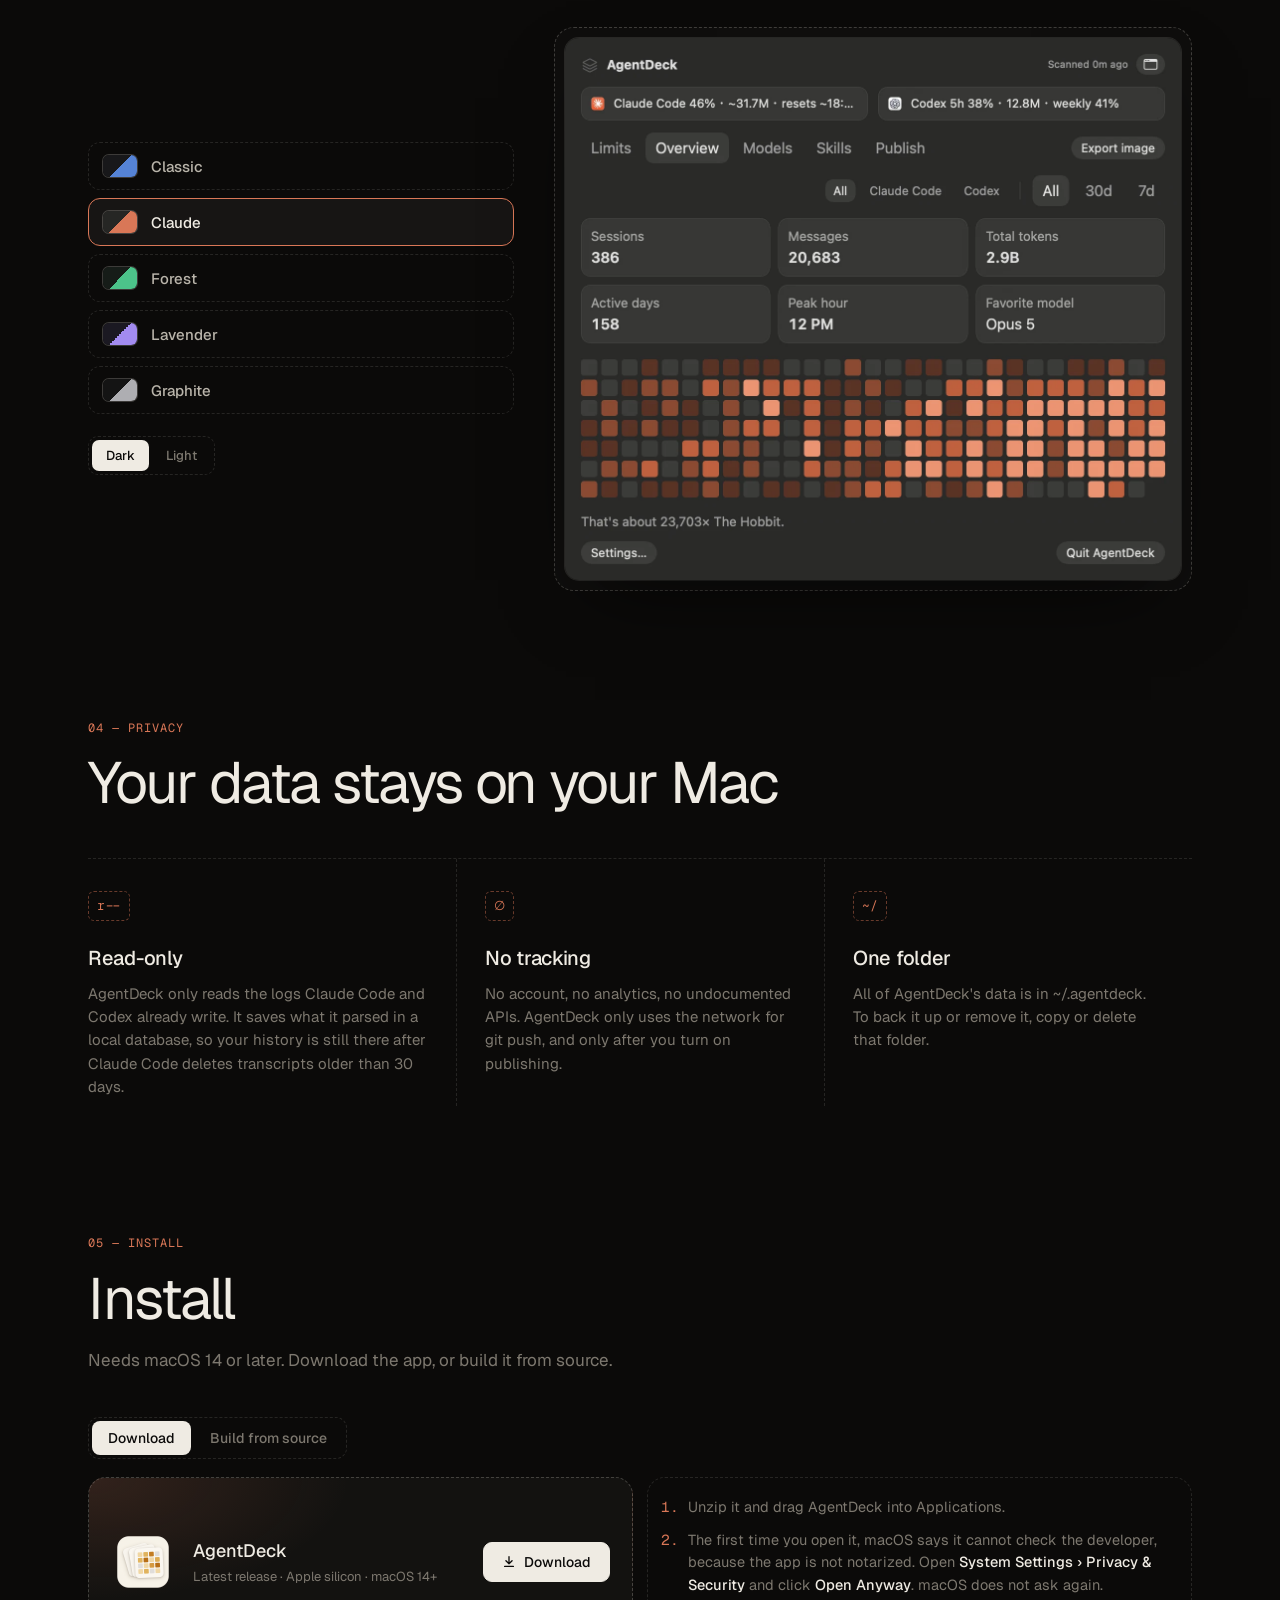
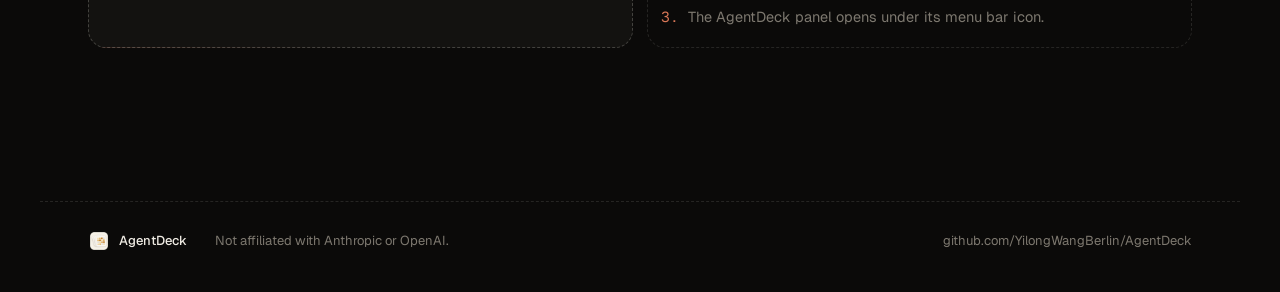
==== commit 2e4e3a82: "List every feature on the website's first screen The hero now ends in an index of everything AgentDe" ====
--- a/docs/index.html
+++ b/docs/index.html
@@ -43,7 +43,7 @@
     <!-- Hero -->
     <section class="hero" id="top">
       <div class="hero-copy">
-        <p class="eyebrow reveal"><span class="dot"></span><span data-i18n="hero.eyebrow">A menu bar app for Claude Code and Codex · macOS</span></p>
+        <p class="eyebrow reveal"><span class="dot"></span><span data-i18n="hero.eyebrow">Free, open-source menu bar app for Claude Code and Codex · macOS</span></p>
         <h1 class="reveal">
           <span data-i18n="hero.title1">Usage and limits,</span>
           <em data-i18n="hero.title2">in your menu bar.</em>
@@ -59,12 +59,21 @@
             <span data-i18n="hero.cta2">Features</span>
           </a>
         </div>
-        <dl class="specs reveal">
-          <div><dt class="mono" data-i18n="spec.tracks">Tracks</dt><dd>Claude Code, Codex</dd></div>
-          <div><dt class="mono" data-i18n="spec.runs">Runs on</dt><dd>macOS 14+</dd></div>
-          <div><dt class="mono" data-i18n="spec.network">Network</dt><dd data-i18n="spec.none">None</dd></div>
-          <div><dt class="mono" data-i18n="spec.price">Price</dt><dd data-i18n="spec.free">Free, open source</dd></div>
-        </dl>
+        <div class="index reveal">
+          <p class="index-title mono" data-i18n="index.title">Everything it does</p>
+          <ul class="feature-index">
+            <li><a href="#features"><span class="mono fi-k" data-i18n="fi.limits.k">Limits</span><span data-i18n="fi.limits">5-hour and weekly limits, with reset times</span></a></li>
+            <li><a href="#features"><span class="mono fi-k" data-i18n="fi.alerts.k">Alerts</span><span data-i18n="fi.alerts">A notification when a limit gets close</span></a></li>
+            <li><a href="#features"><span class="mono fi-k" data-i18n="fi.usage.k">Usage</span><span data-i18n="fi.usage">Daily heatmap, sessions, messages and tokens</span></a></li>
+            <li><a href="#features"><span class="mono fi-k" data-i18n="fi.models.k">Models</span><span data-i18n="fi.models">Tokens per model, per day</span></a></li>
+            <li><a href="#skills"><span class="mono fi-k" data-i18n="fi.skills.k">Skills</span><span data-i18n="fi.skills">One skill library shared by Claude Code and Codex</span></a></li>
+            <li><a href="#features"><span class="mono fi-k" data-i18n="fi.widget.k">Widget</span><span data-i18n="fi.widget">Small, medium and large desktop widgets</span></a></li>
+            <li><a href="#themes"><span class="mono fi-k" data-i18n="fi.themes.k">Themes</span><span data-i18n="fi.themes">Five themes, each in light and dark</span></a></li>
+            <li><a href="#features"><span class="mono fi-k" data-i18n="fi.export.k">Export</span><span data-i18n="fi.export">Save the overview as an image</span></a></li>
+            <li><a href="#features"><span class="mono fi-k" data-i18n="fi.publish.k">Publish</span><span data-i18n="fi.publish">Optional: a usage card for your GitHub profile or site</span></a></li>
+            <li><a href="#install"><span class="mono fi-k" data-i18n="fi.cli.k">CLI</span><span data-i18n="fi.cli">Command line tools for parsing, export and skills</span></a></li>
+          </ul>
+        </div>
       </div>
 
       <div class="hero-visual reveal">
--- a/docs/site/site.css
+++ b/docs/site/site.css
@@ -377,3 +377,12 @@
 
 /* Headings without an accent half. */
 h1 em:empty, h2 em:empty { display: none; }
+
+/* The hero's index of every feature. */
+.index { margin-top: 36px; padding-top: 22px; border-top: 1px dashed var(--line); }
+.index-title { margin: 0 0 12px; font-size: 11px; letter-spacing: 0.08em; text-transform: uppercase; color: var(--muted); }
+.feature-index { list-style: none; margin: 0; padding: 0; display: grid; grid-template-columns: repeat(2, minmax(0, 1fr)); gap: 2px 24px; }
+.feature-index a { display: grid; grid-template-columns: 4.6em minmax(0, 1fr); gap: 8px; padding: 7px 0; font-size: 13.5px; line-height: 1.4; color: var(--ink-2); border-bottom: 1px dashed transparent; }
+.feature-index a:hover { color: var(--ink); border-bottom-color: var(--line); }
+.fi-k { font-size: 11.5px; padding-top: 2px; color: var(--accent); }
+@media (max-width: 640px) { .feature-index { grid-template-columns: 1fr; } }
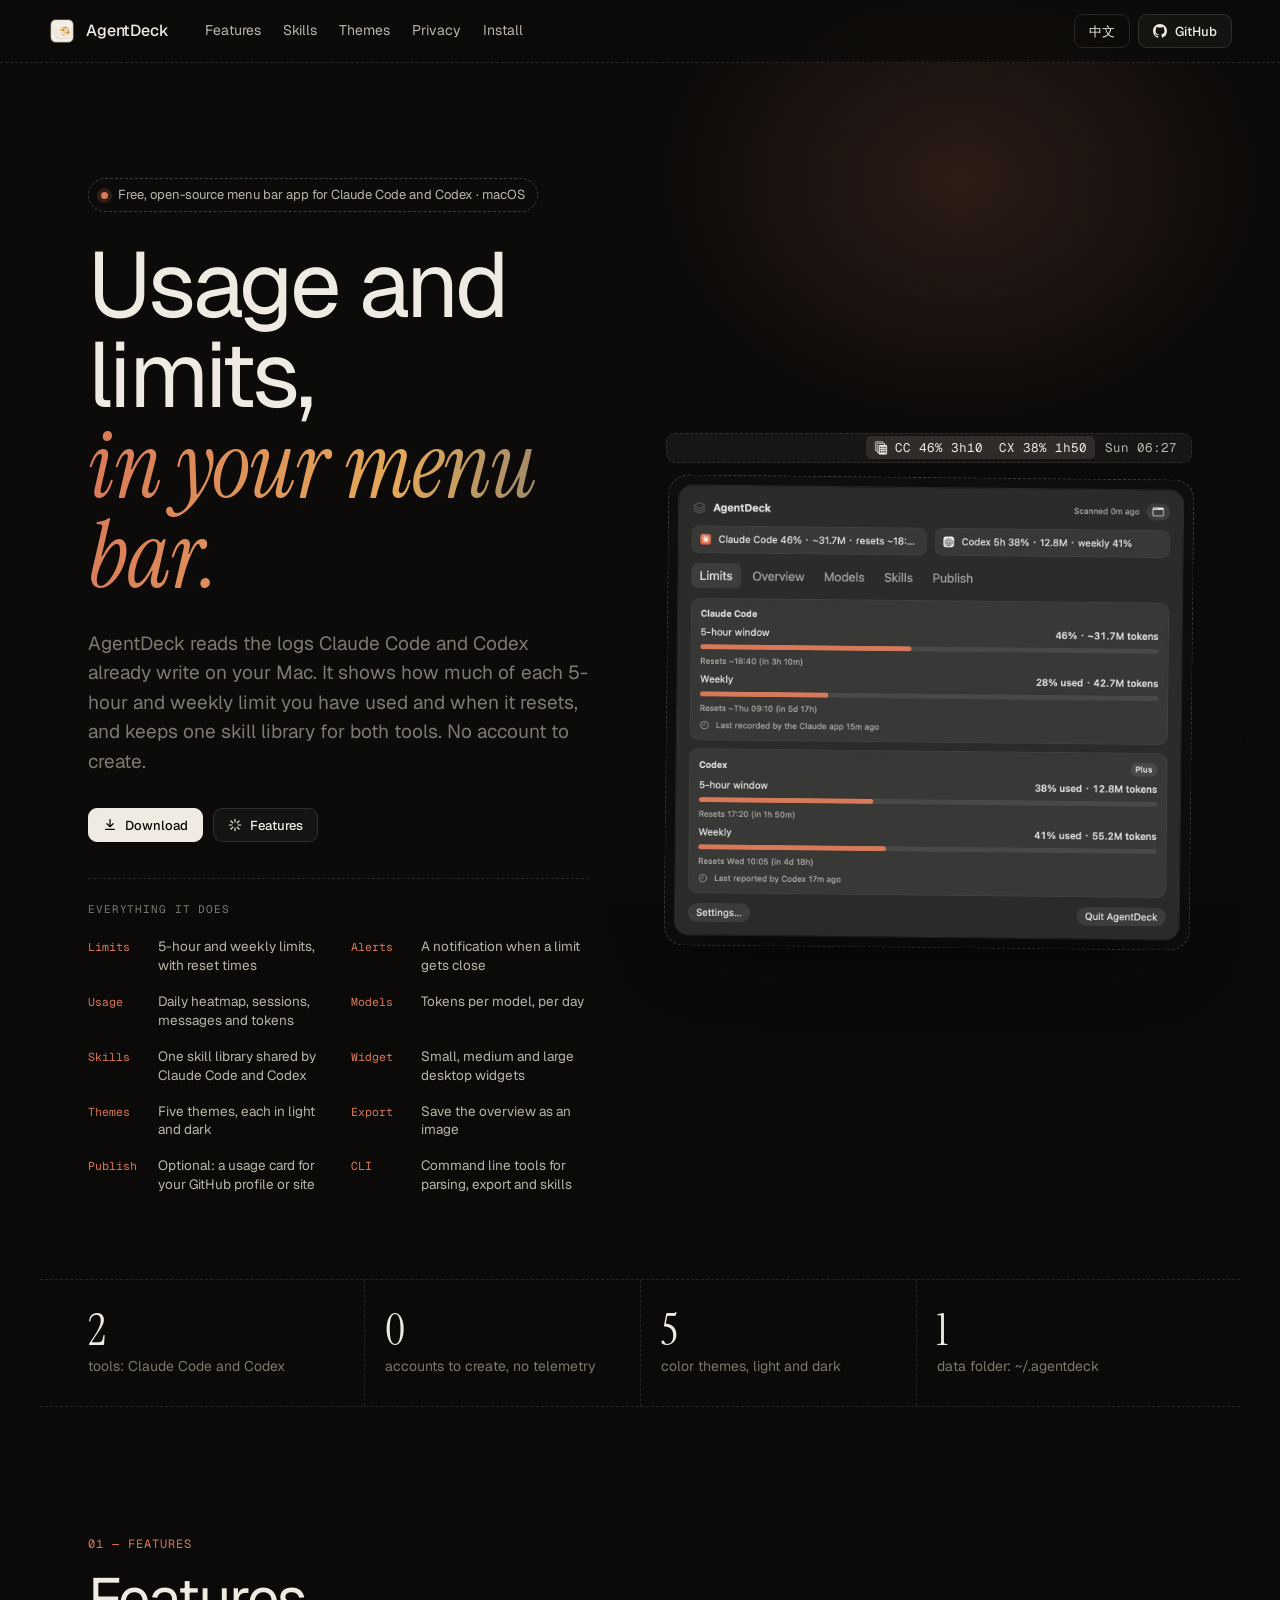
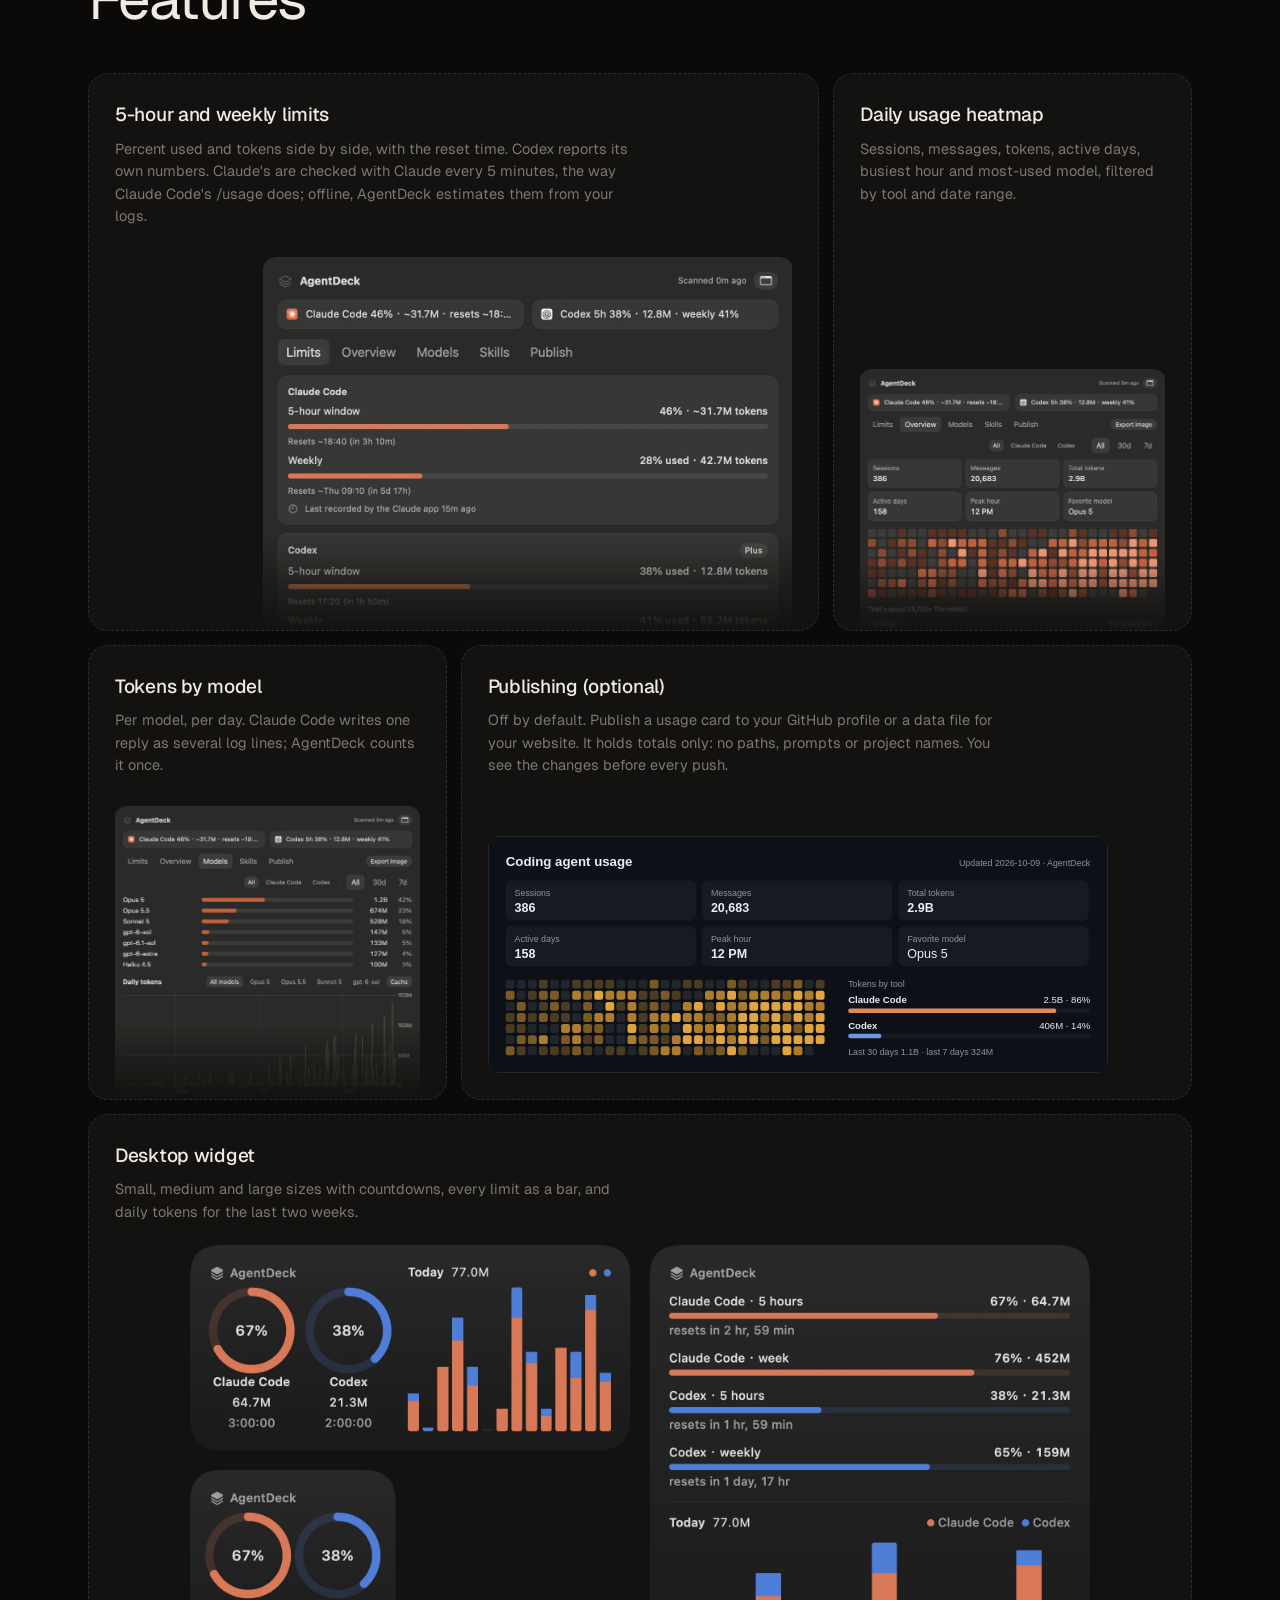
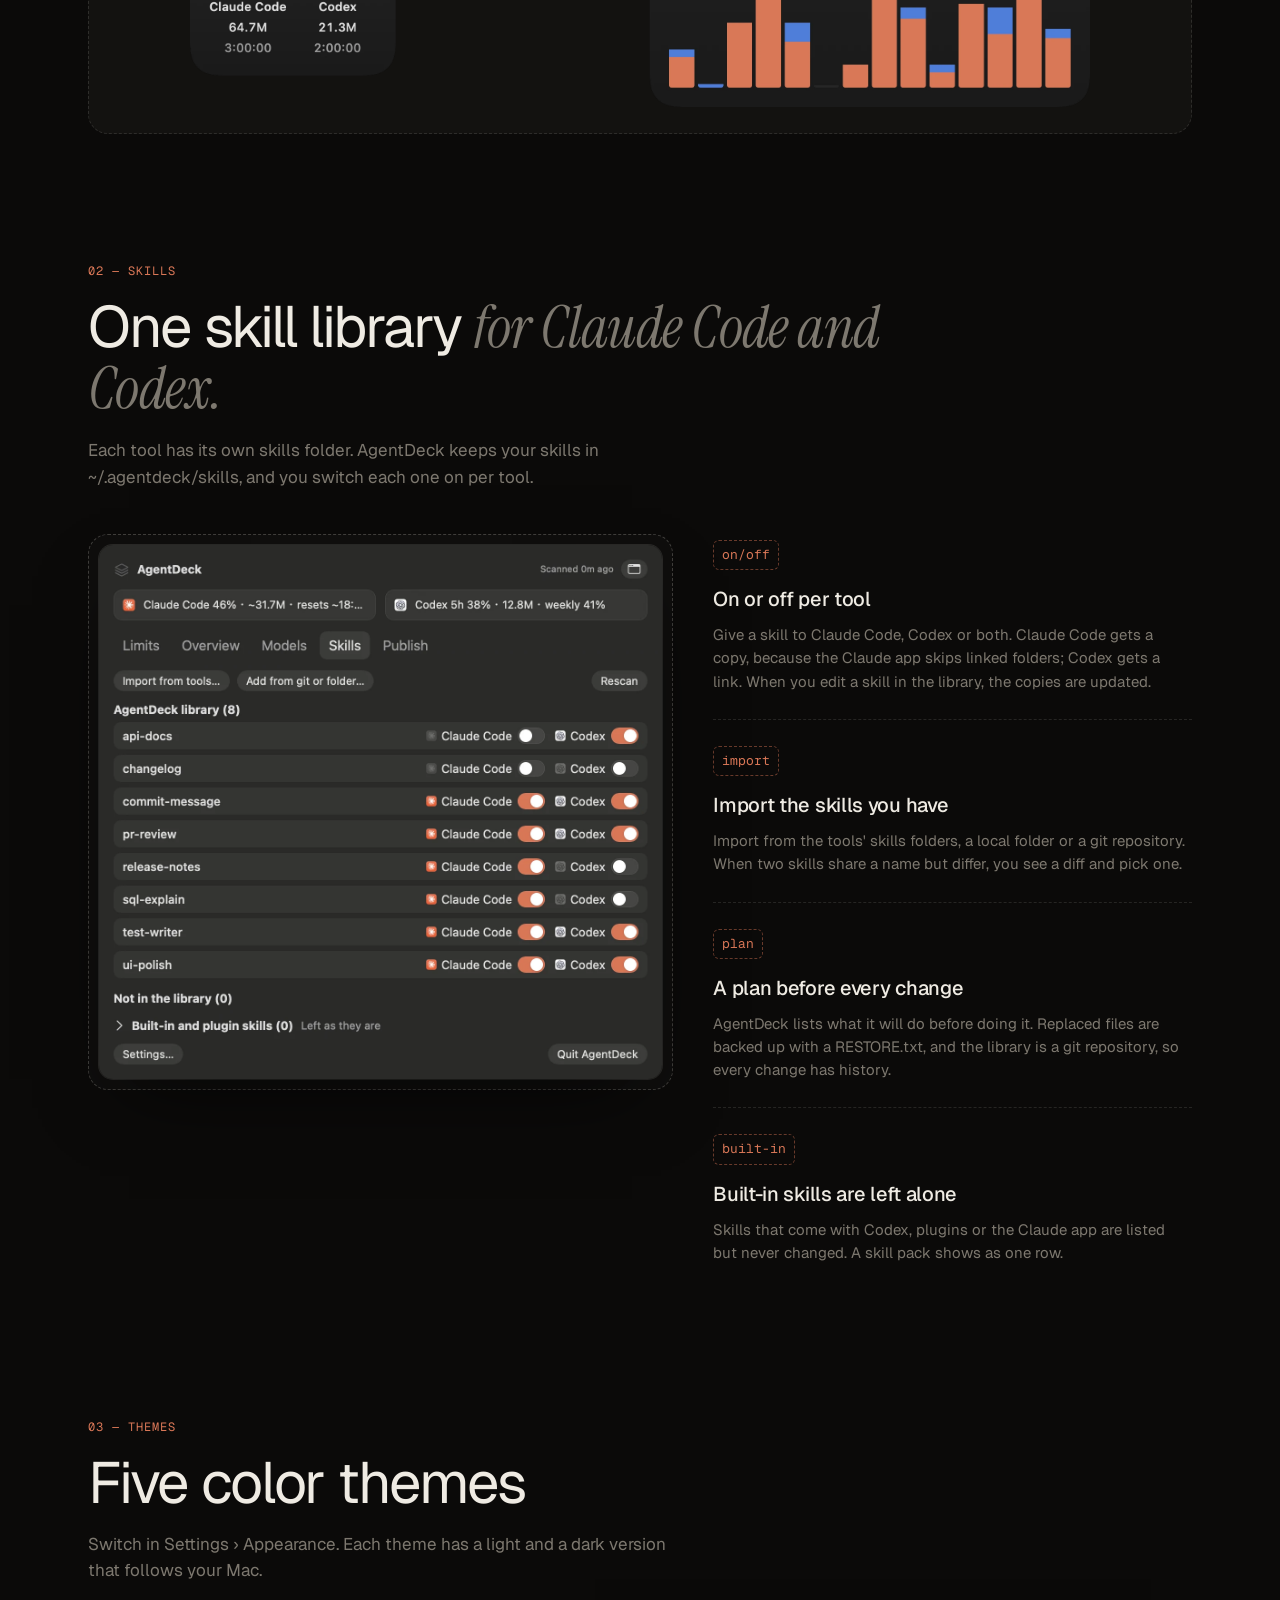
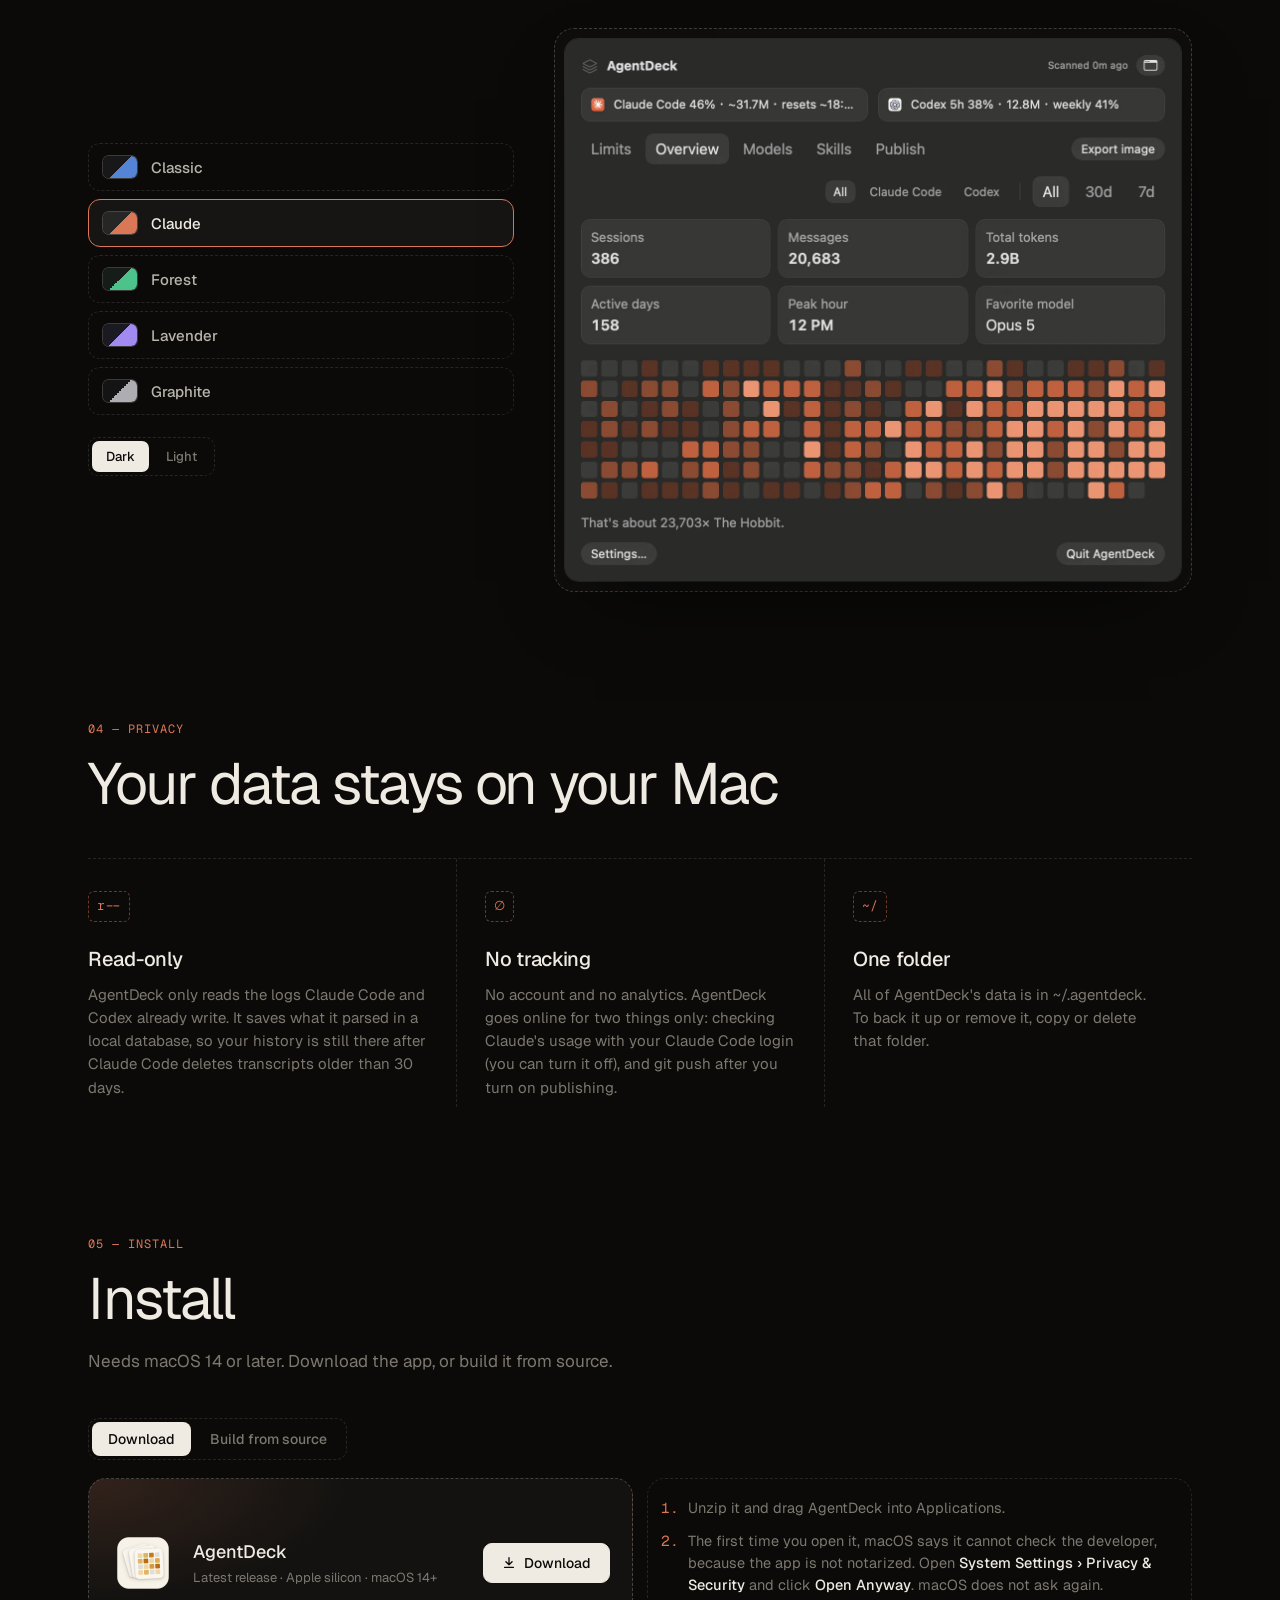
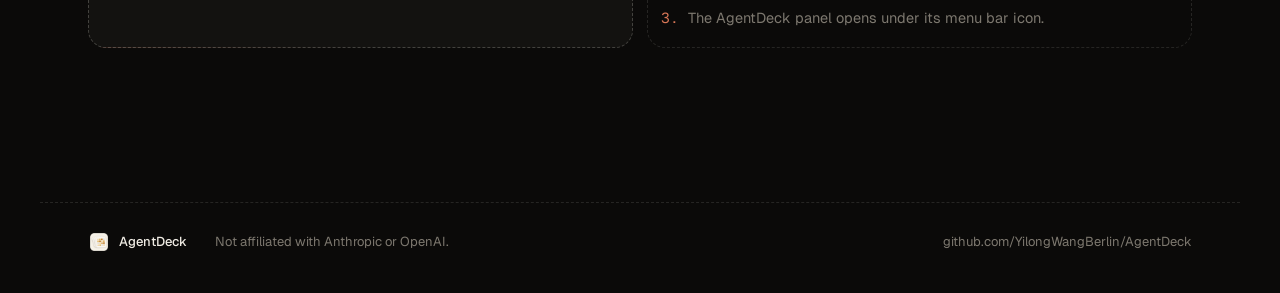
==== commit d14e1a09: "Check Claude's usage online, with Claude Code's own /usage as fallback The Claude app's record went " ====
--- a/docs/index.html
+++ b/docs/index.html
@@ -48,7 +48,7 @@
           <span data-i18n="hero.title1">Usage and limits,</span>
           <em data-i18n="hero.title2">in your menu bar.</em>
         </h1>
-        <p class="lede reveal" data-i18n="hero.lede">AgentDeck reads the logs Claude Code and Codex already write on your Mac. It shows how much of each 5-hour and weekly limit you have used and when it resets, and keeps one skill library for both tools. No account, no network.</p>
+        <p class="lede reveal" data-i18n="hero.lede">AgentDeck reads the logs Claude Code and Codex already write on your Mac. It shows how much of each 5-hour and weekly limit you have used and when it resets, and keeps one skill library for both tools. No account to create.</p>
         <div class="cta reveal">
           <a class="pill pill-solid" href="#install" data-open-tab="download">
             <svg viewBox="0 0 16 16" width="14" height="14" aria-hidden="true"><path d="M8 2v8m0 0L4.5 6.5M8 10l3.5-3.5M3 13h10" stroke="currentColor" stroke-width="1.5" fill="none" stroke-linecap="round" stroke-linejoin="round"/></svg>
@@ -95,7 +95,7 @@
     <!-- Numbers -->
     <section class="strip" aria-label="At a glance">
       <div class="strip-item reveal"><span class="num">2</span><span data-i18n="strip.tools">tools: Claude Code and Codex</span></div>
-      <div class="strip-item reveal"><span class="num">0</span><span data-i18n="strip.network">network requests to read your usage</span></div>
+      <div class="strip-item reveal"><span class="num">0</span><span data-i18n="strip.network">accounts to create, no telemetry</span></div>
       <div class="strip-item reveal"><span class="num">5</span><span data-i18n="strip.themes">color themes, light and dark</span></div>
       <div class="strip-item reveal"><span class="num">1</span><span data-i18n="strip.folder">data folder: ~/.agentdeck</span></div>
     </section>
@@ -111,7 +111,7 @@
         <article class="cell cell-wide reveal">
           <div class="cell-copy">
             <h3 data-i18n="f.limits.title">5-hour and weekly limits</h3>
-            <p data-i18n="f.limits.body">Percent used and tokens side by side, with the reset time. Codex reports its own numbers. Claude's come from the Claude app's record, or from an estimate based on your activity when there is no record.</p>
+            <p data-i18n="f.limits.body">Percent used and tokens side by side, with the reset time. Codex reports its own numbers. Claude's are checked with Claude every 5 minutes, the way Claude Code's /usage does; offline, AgentDeck estimates them from your logs.</p>
           </div>
           <figure class="shot"><img src="site/img/limits-dark.webp" loading="lazy" width="1240" height="1104" alt="The Limits tab" /></figure>
         </article>
@@ -230,7 +230,7 @@
         <div class="trio-item reveal">
           <span class="glyph mono">∅</span>
           <h3 data-i18n="p2.title">No tracking</h3>
-          <p data-i18n="p2.body">No account, no analytics, no undocumented APIs. AgentDeck only uses the network for git push, and only after you turn on publishing.</p>
+          <p data-i18n="p2.body">No account and no analytics. AgentDeck goes online for two things only: checking Claude's usage with your Claude Code login (you can turn it off), and git push after you turn on publishing.</p>
         </div>
         <div class="trio-item reveal">
           <span class="glyph mono">~/</span>
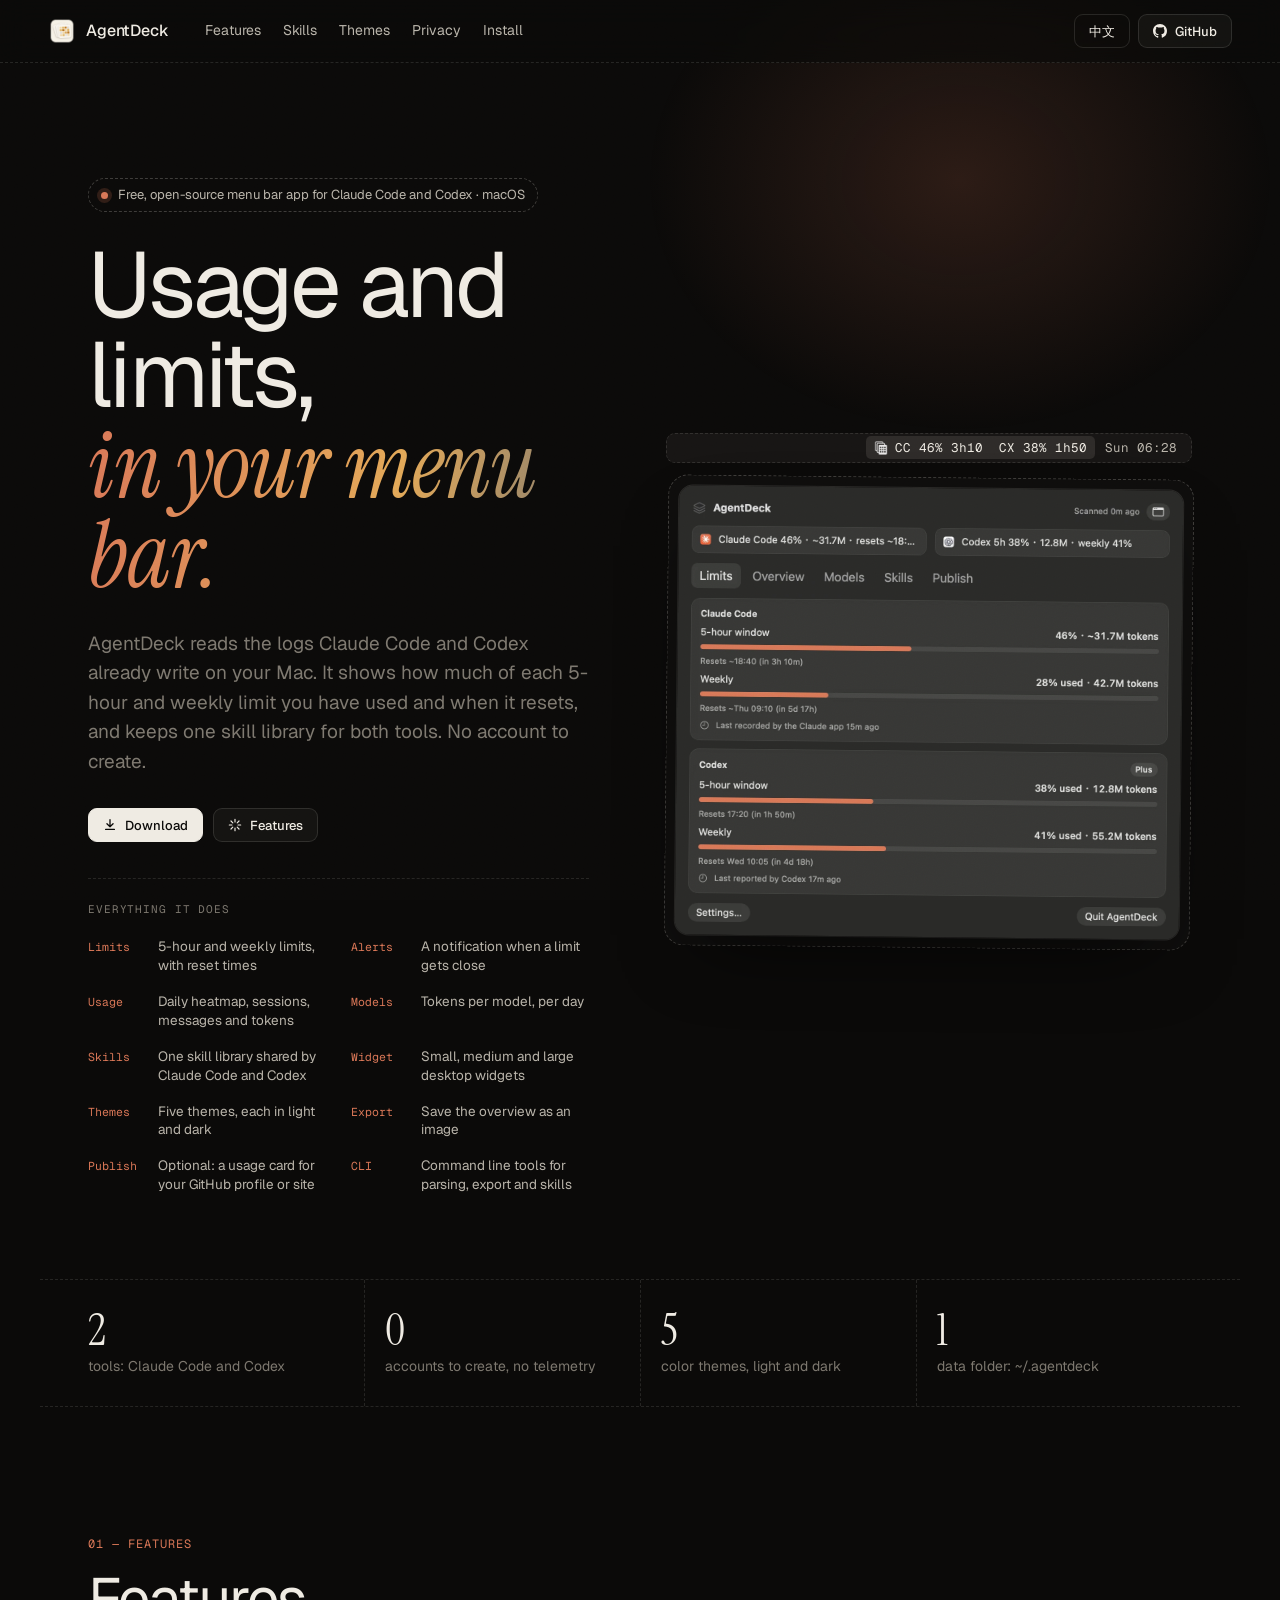
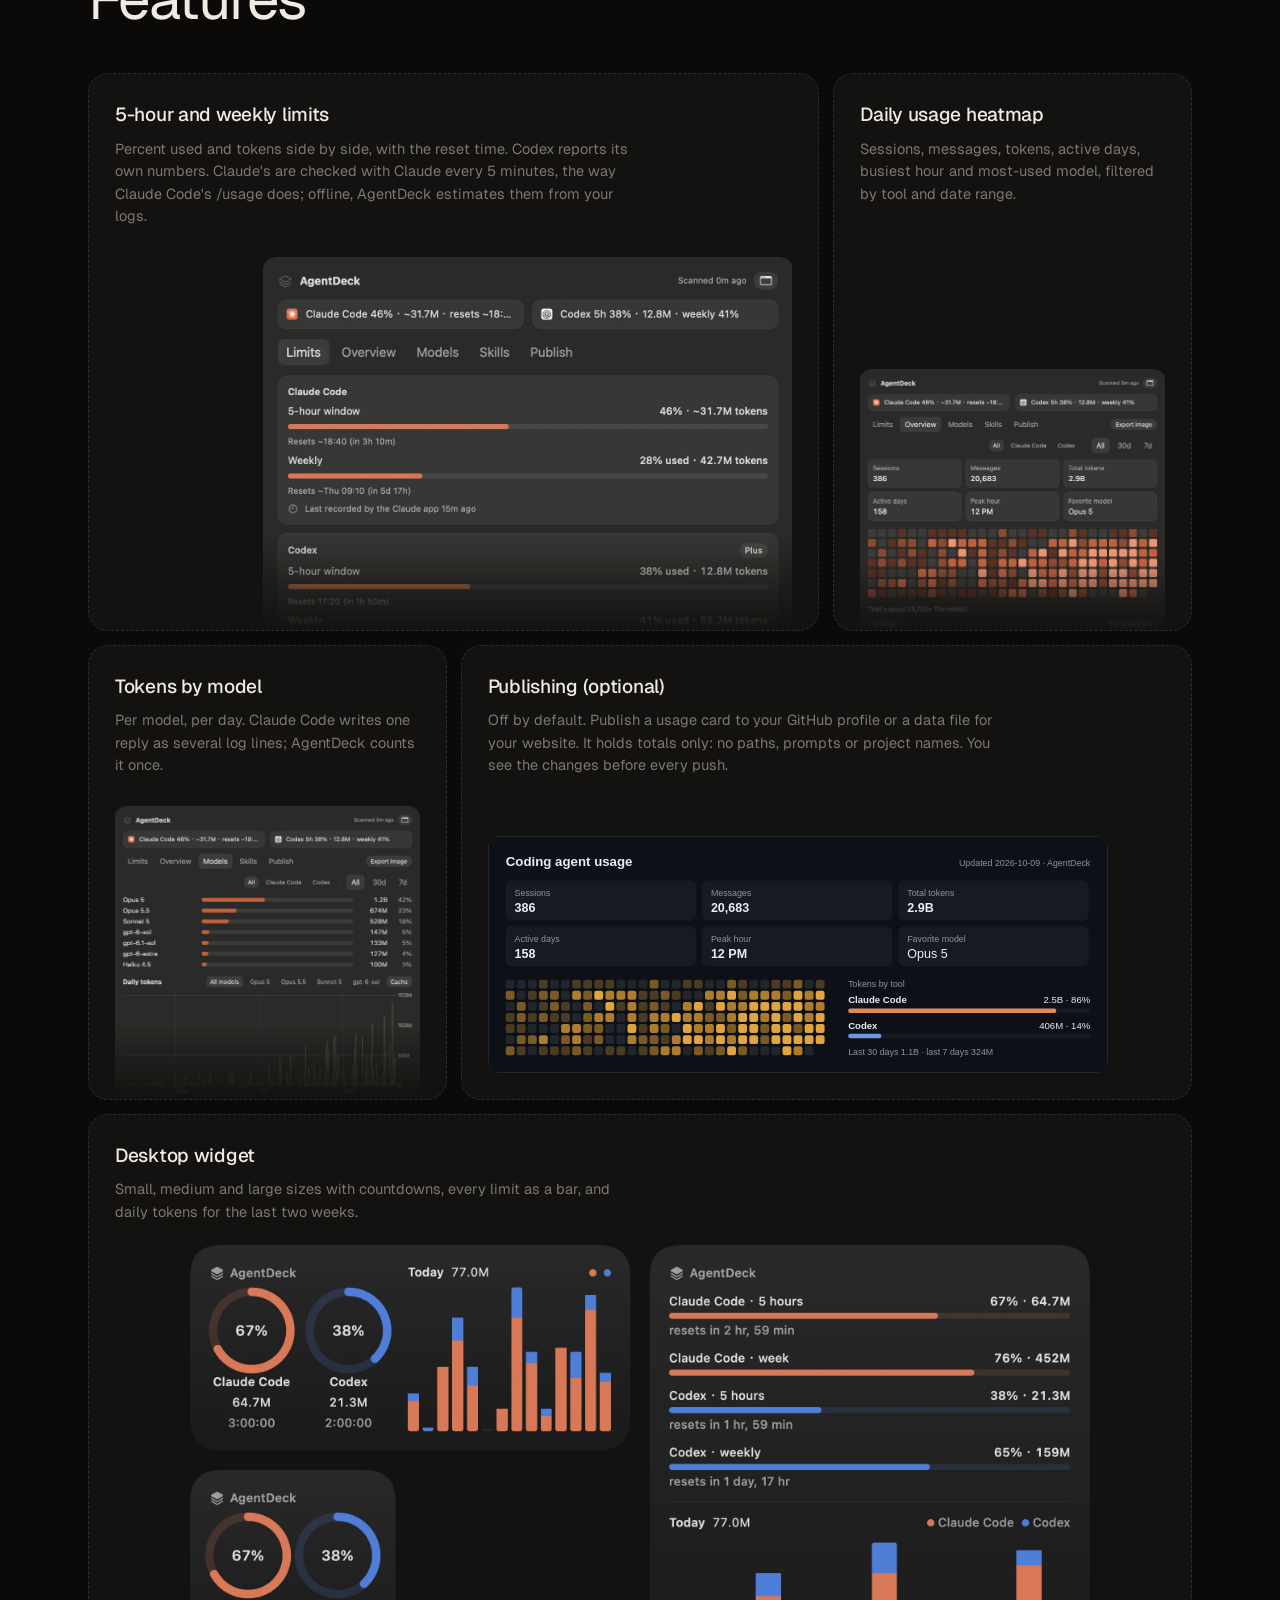
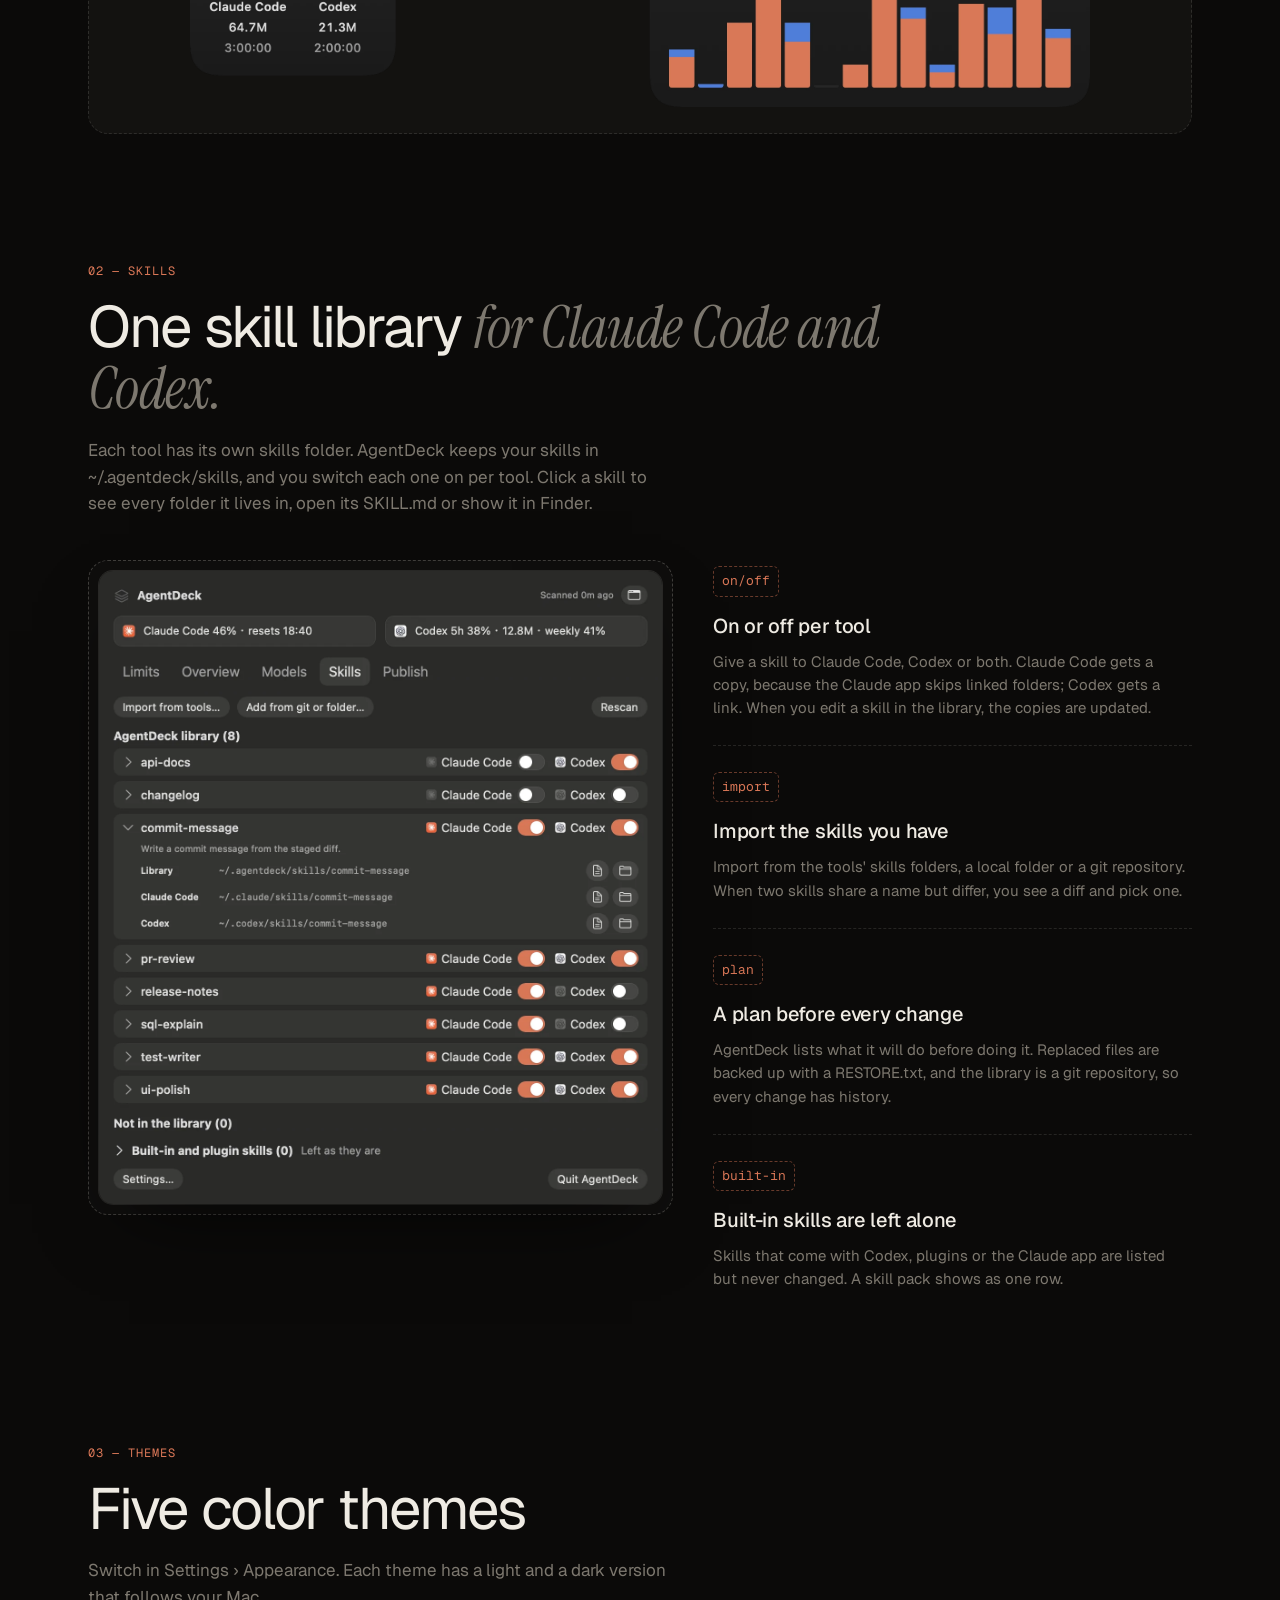
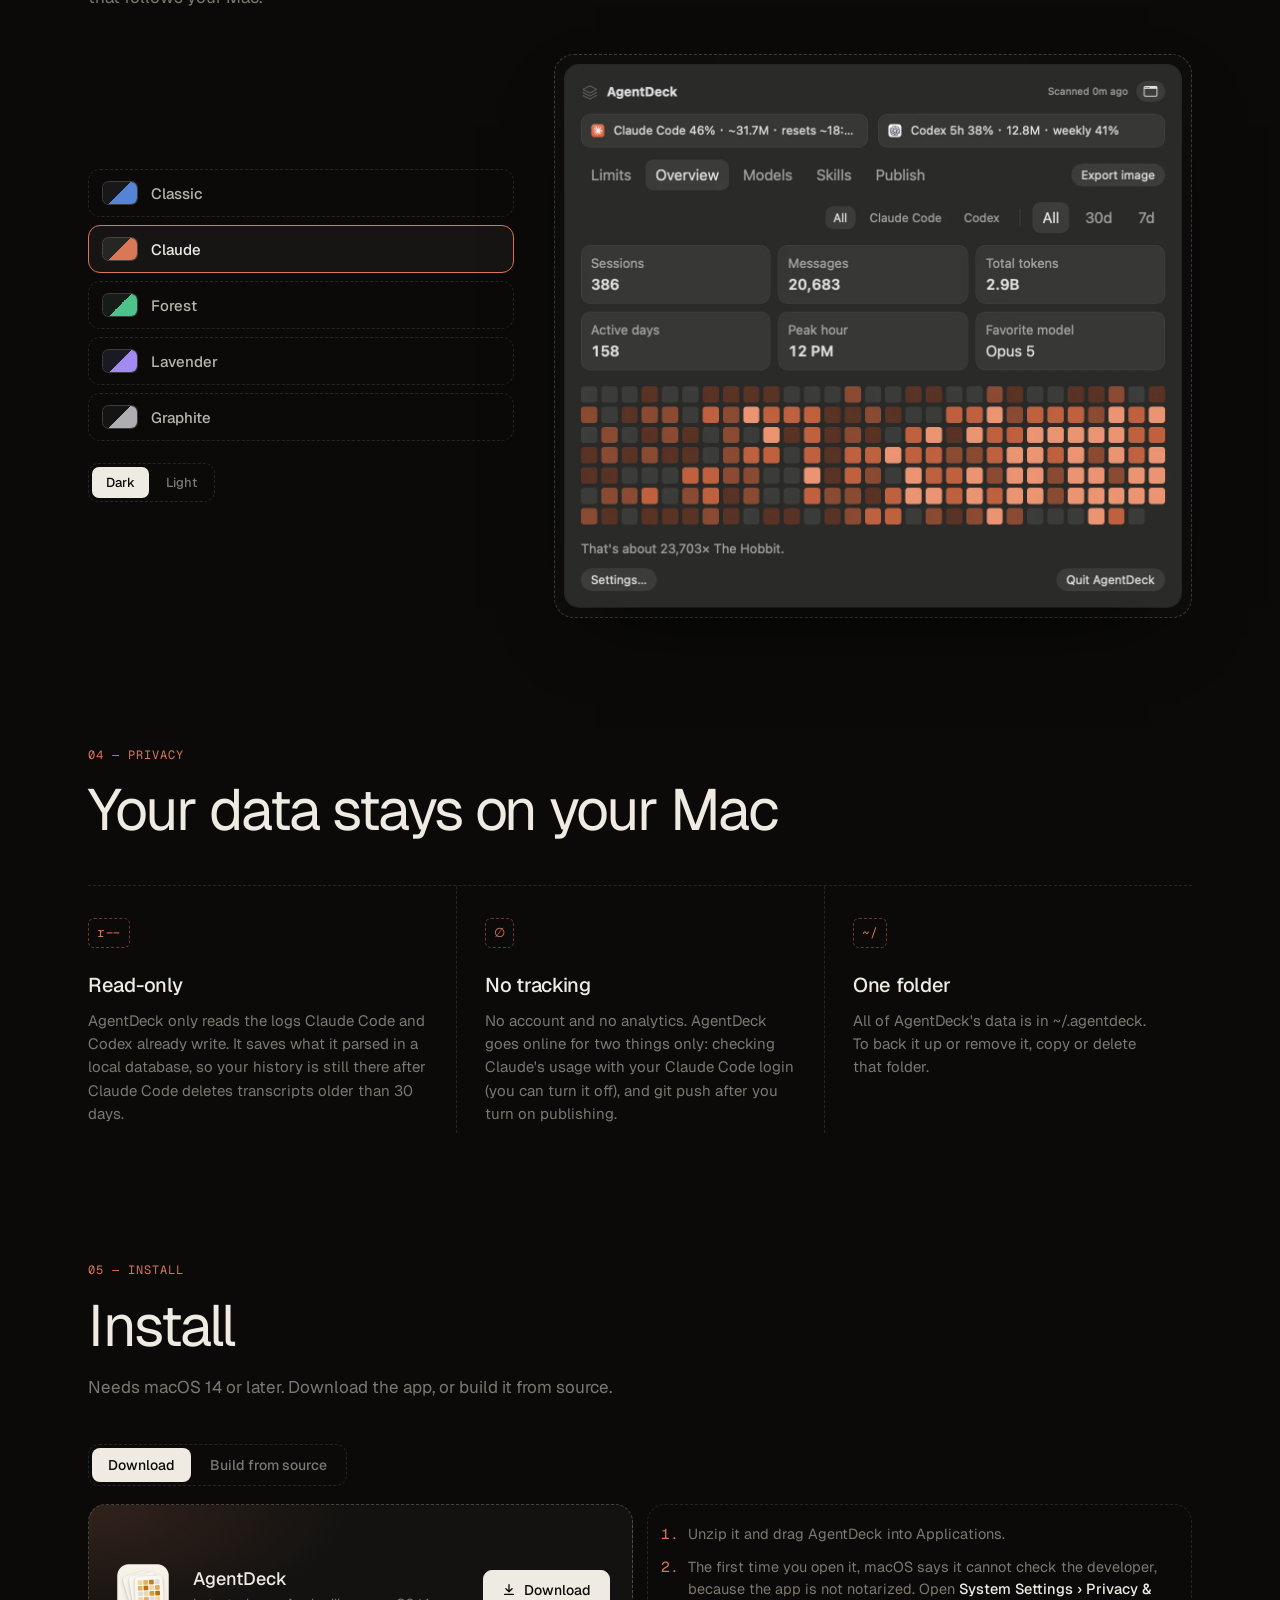
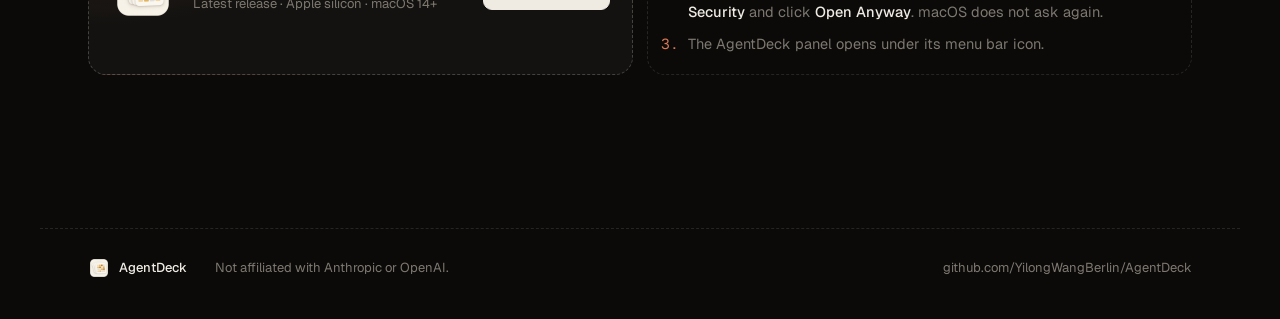
==== commit 95d743bd: "Show the skill locations in the screenshots and on the website The Skills screenshot shows one skill" ====
--- a/docs/index.html
+++ b/docs/index.html
@@ -156,11 +156,11 @@
       <header class="section-head reveal">
         <p class="kicker mono">02 — <span data-i18n="skills.kicker">Skills</span></p>
         <h2><span data-i18n="skills.title1">One skill library</span> <em data-i18n="skills.title2">for Claude Code and Codex.</em></h2>
-        <p class="section-sub" data-i18n="skills.sub">Each tool has its own skills folder. AgentDeck keeps your skills in ~/.agentdeck/skills, and you switch each one on per tool.</p>
+        <p class="section-sub" data-i18n="skills.sub">Each tool has its own skills folder. AgentDeck keeps your skills in ~/.agentdeck/skills, and you switch each one on per tool. Click a skill to see every folder it lives in, open its SKILL.md or show it in Finder.</p>
       </header>
       <div class="skills">
         <figure class="frame frame-skills reveal">
-          <img src="site/img/skills-dark.webp" loading="lazy" width="1240" height="1176" alt="The Skills tab: a library of skills with a Claude Code switch and a Codex switch on each" />
+          <img src="site/img/skills-dark.webp" loading="lazy" width="1240" height="1392" alt="The Skills tab: a library of skills with a Claude Code switch and a Codex switch on each" />
         </figure>
         <ul class="skill-points">
           <li class="reveal">
